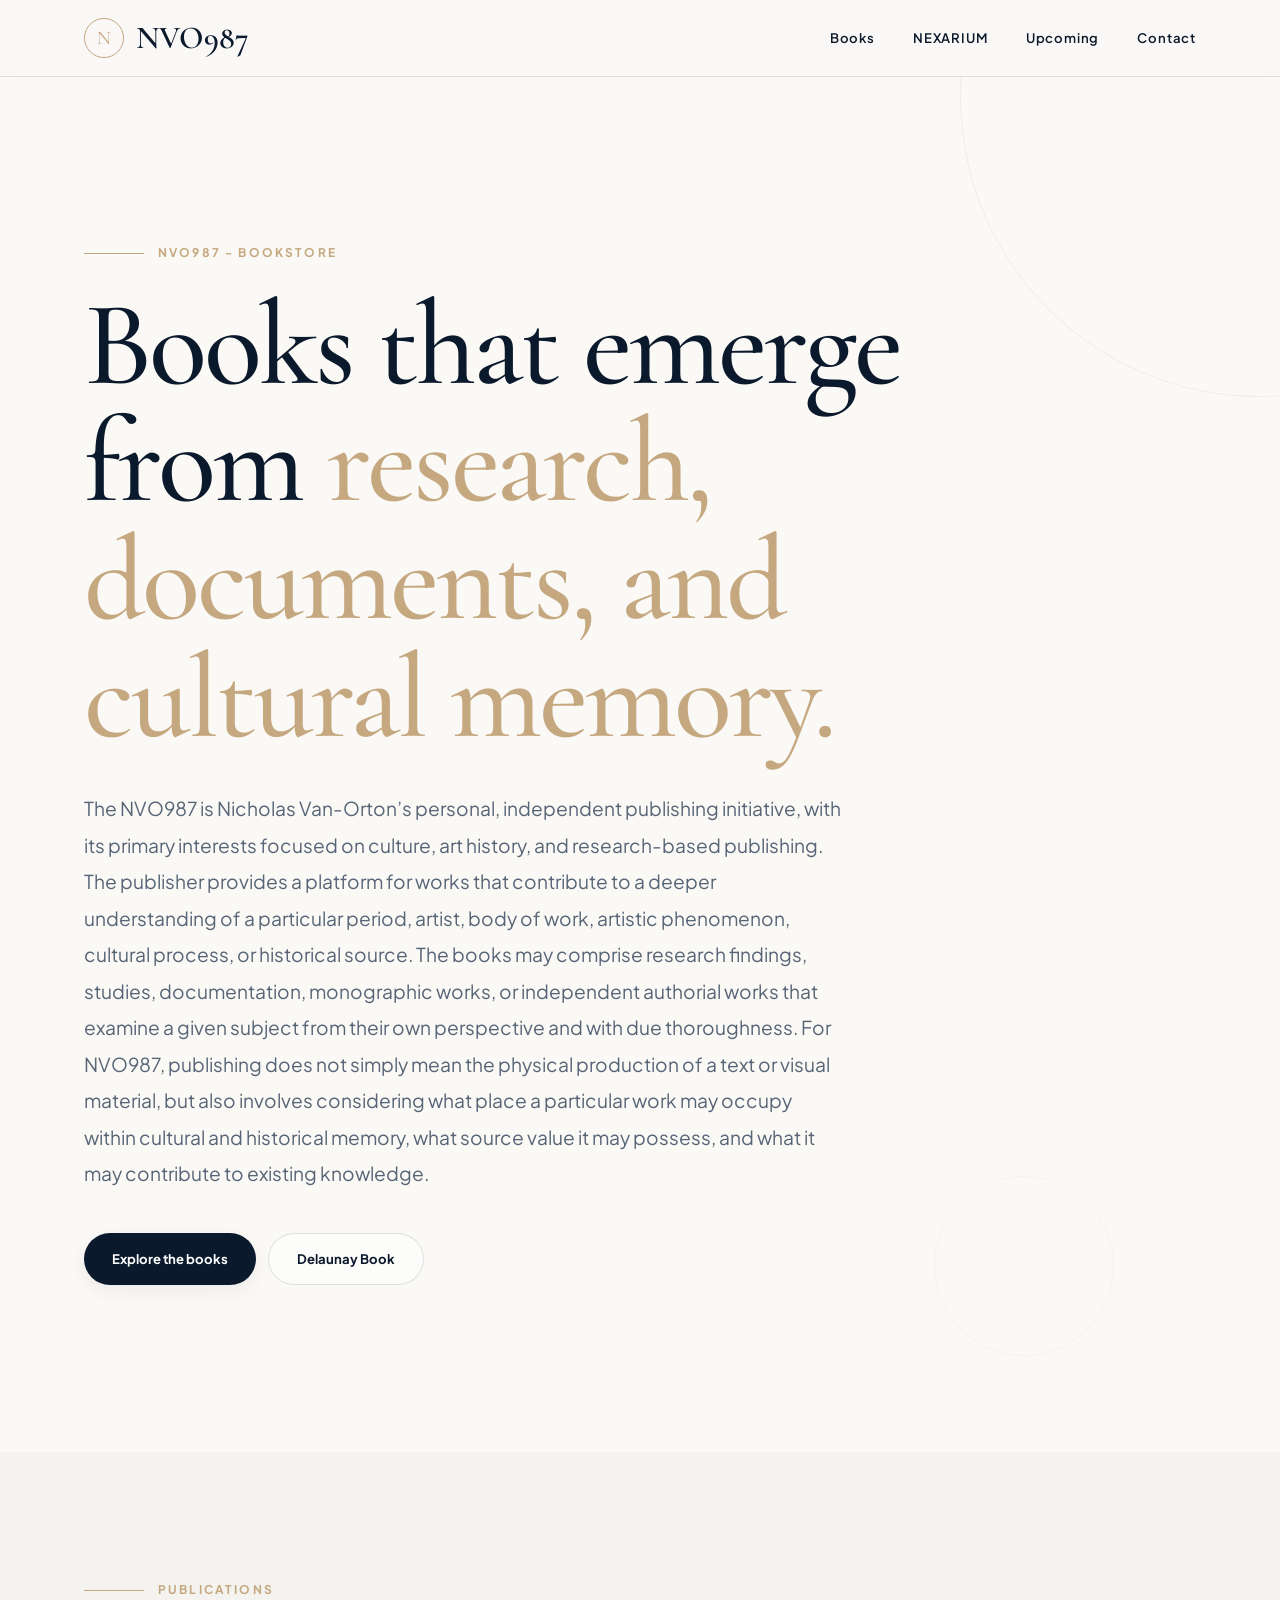
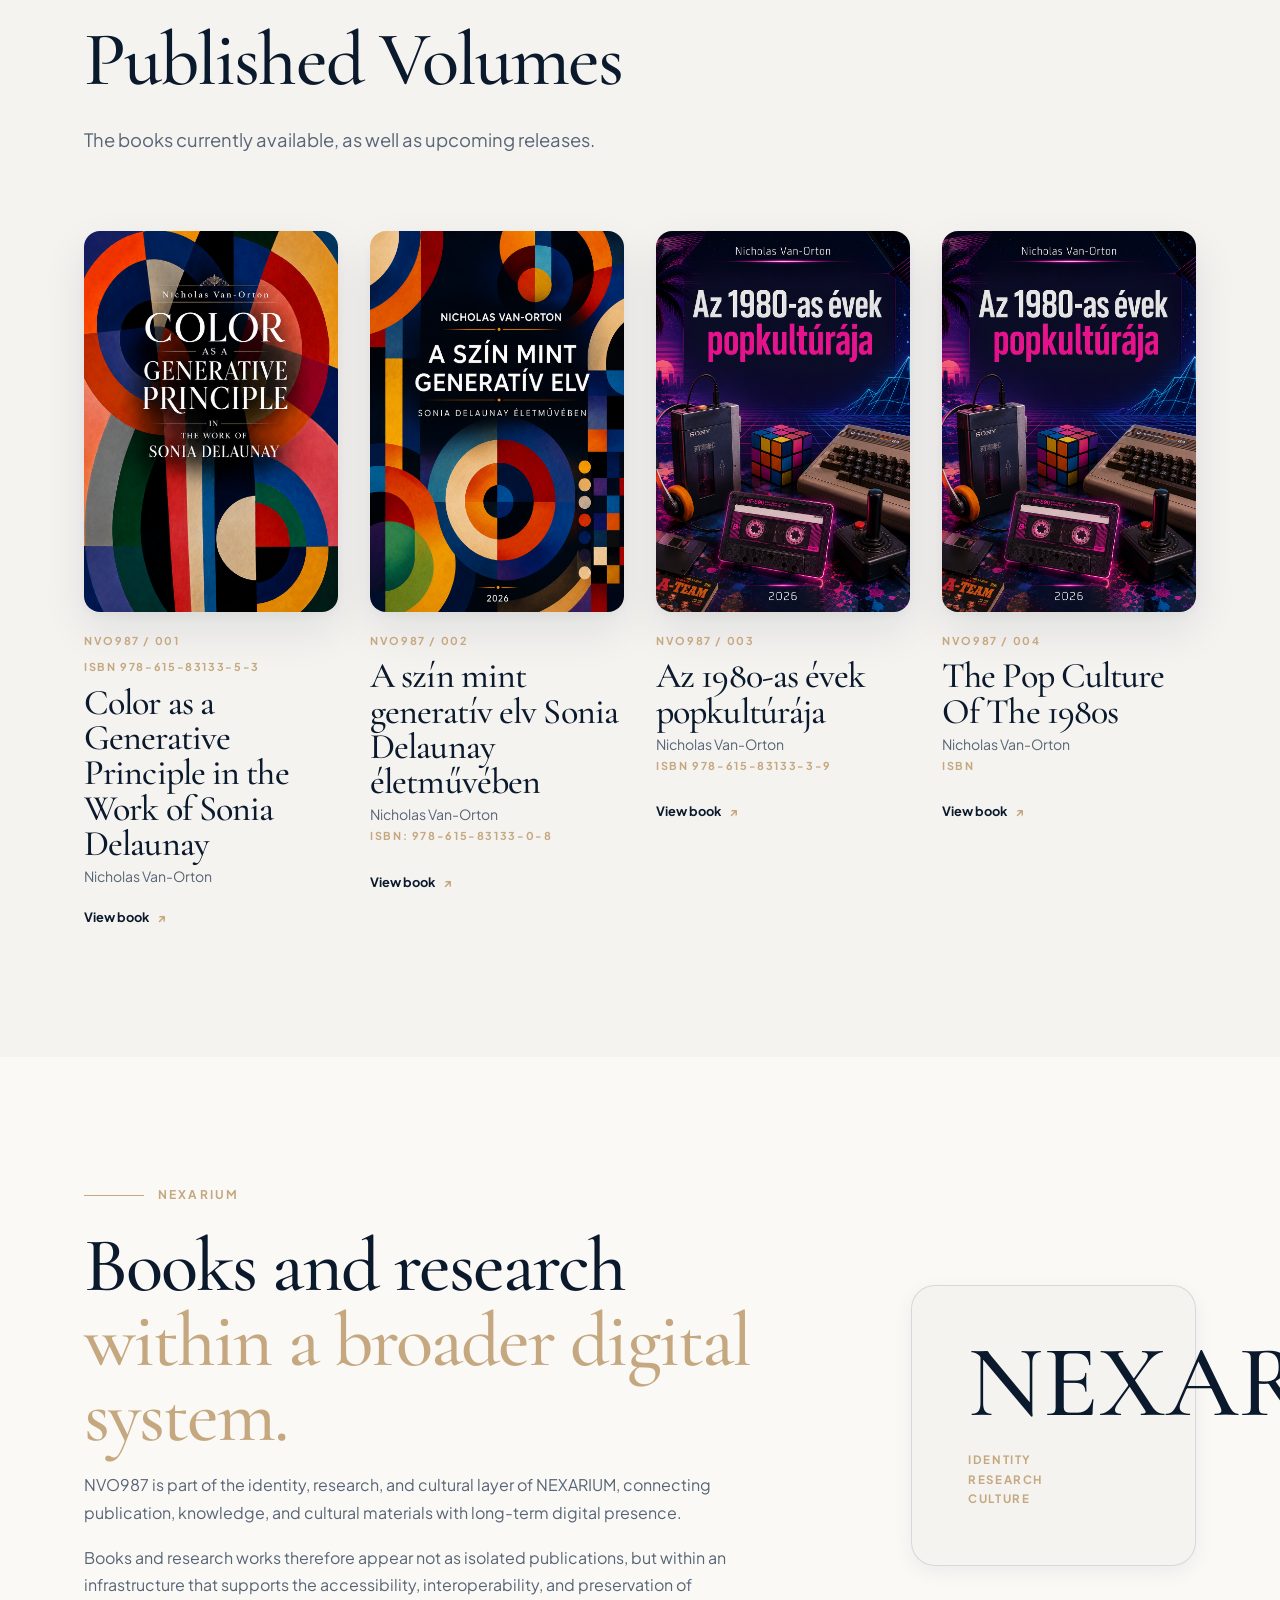
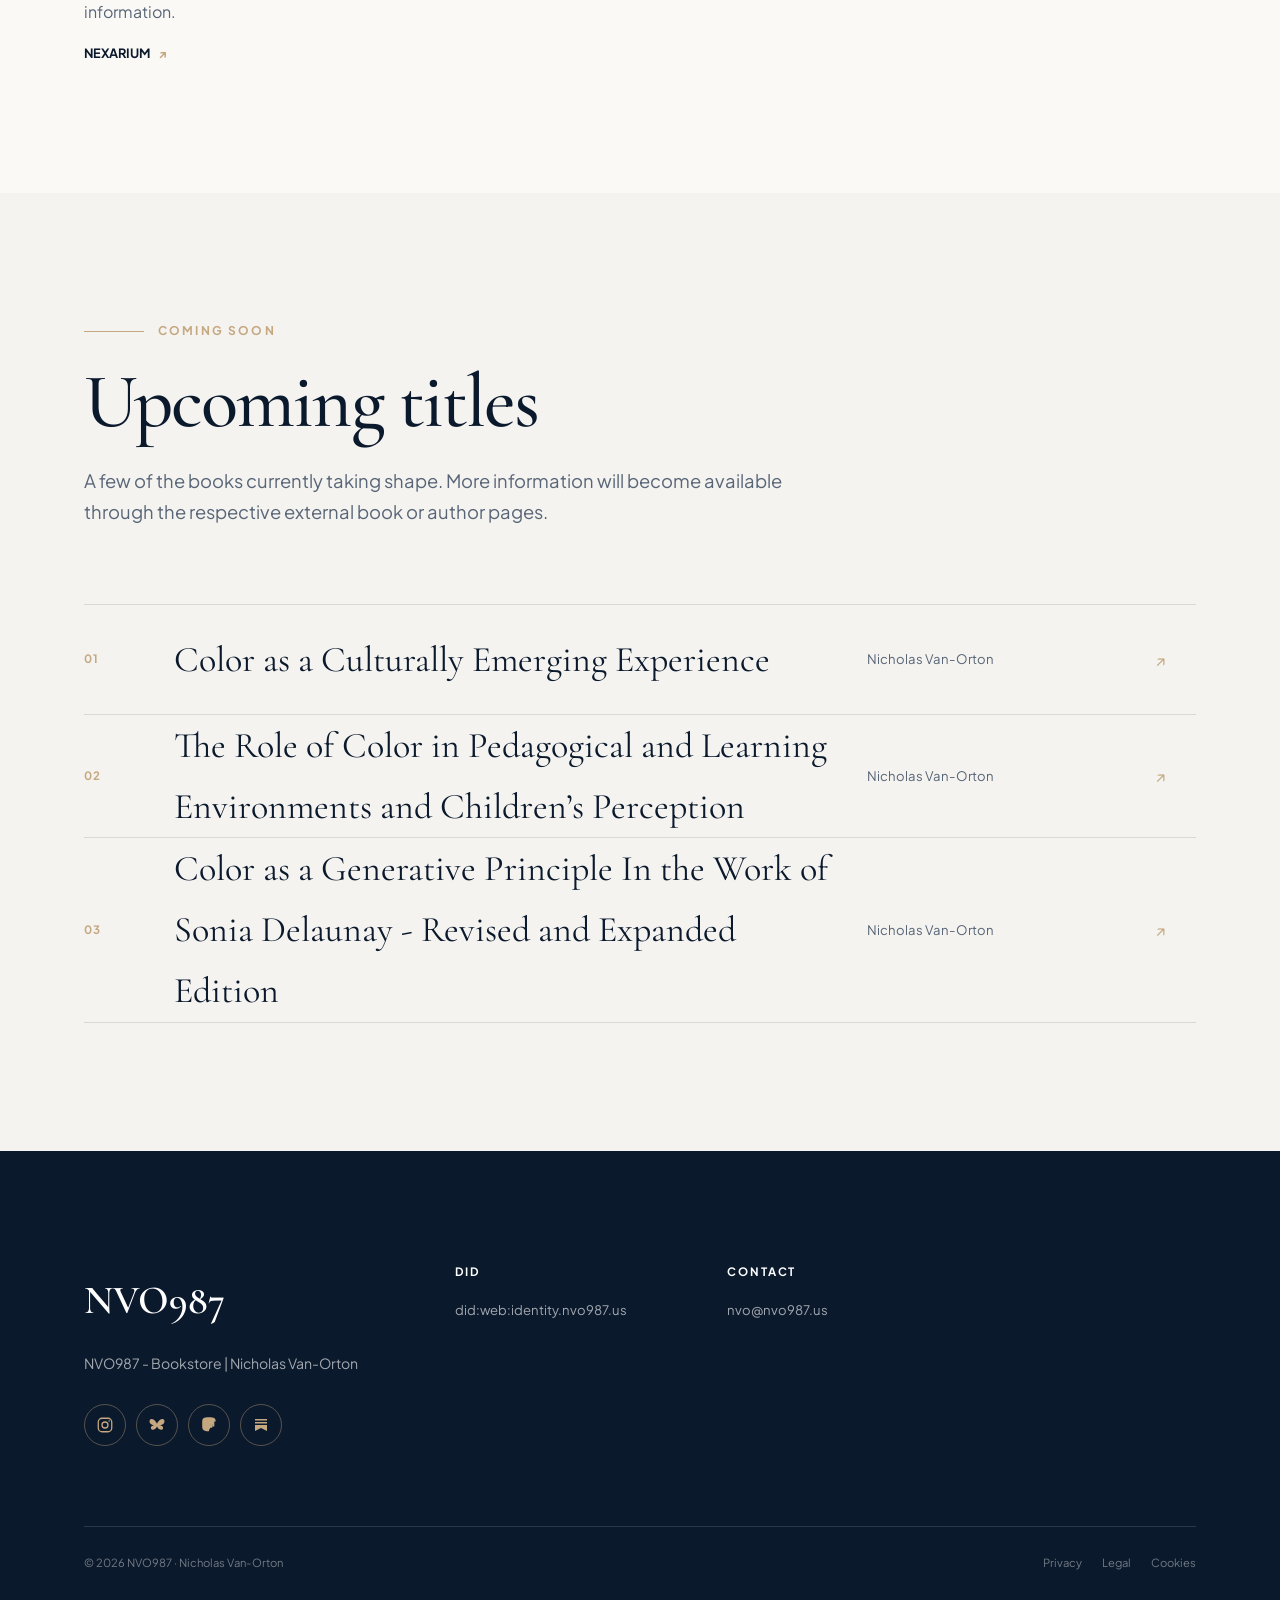
==== index.html @ d9fdf7d1 "Add ISBN meta information to book card" ====
<!DOCTYPE html>
<html lang="en">
<head>
    <meta charset="UTF-8">
    <meta name="viewport" content="width=device-width, initial-scale=1.0">
    <title>NVO987 — Bookstore — Nicholas Van-Orton</title>
    <meta name="description" content="NVO987 is a multidisciplinary artistic and cultural initiative exploring the intersections of visual culture and art history.NVO987 is the independent publishing imprint of Nicholas Van-Orton, publishing research-based books and publications focused on art, culture, history, documentation, and cultural memory.">
    <meta name="author" content="Nicholas Van-Orton">
    <meta name="publisher" content="NVO987">
    <meta name="copyright" content="© 2026 NVO987 — Nicholas Van-Orton">
    <meta name="robots" content="index, follow, max-image-preview:large, max-snippet:-1, max-video-preview:-1">
    <meta name="googlebot" content="index, follow">
    <meta name="referrer" content="strict-origin-when-cross-origin">

    <meta property="og:type" content="website">
    <meta property="og:title" content="NVO987 — Bookstore — Nicholas Van-Orton">
    <meta property="og:description" content="NVO987 is the independent publishing imprint of Nicholas Van-Orton, publishing research-based books and publications focused on art, culture, history, documentation, and cultural memory.">
    <meta property="og:site_name" content="NVO987">
    <meta property="og:locale" content="en_US">
    <meta property="og:image" content="images/og-image.jpg">
    <meta property="og:image:alt" content="NVO987 — Independent Publishing">

    <meta name="twitter:card" content="summary_large_image">
    <meta name="twitter:title" content="NVO987 — Bookstore — Nicholas Van-Orton">
    <meta name="twitter:description" content="NVO987 is the independent publishing imprint of Nicholas Van-Orton.">
    <meta name="twitter:image" content="images/og-image.jpg">
    <meta name="twitter:image:alt" content="NVO987 — Independent Publishing">

    <meta name="theme-color" content="#ffffff">
    <meta name="color-scheme" content="light">

    <link rel="canonical" href="https://books.nvo987.us">
    <link rel="stylesheet" href="styles.css">

    <link rel="apple-touch-icon" sizes="57x57" href="/apple-icon-57x57.png">
<link rel="apple-touch-icon" sizes="60x60" href="/apple-icon-60x60.png">
<link rel="apple-touch-icon" sizes="72x72" href="/apple-icon-72x72.png">
<link rel="apple-touch-icon" sizes="76x76" href="/apple-icon-76x76.png">
<link rel="apple-touch-icon" sizes="114x114" href="/apple-icon-114x114.png">
<link rel="apple-touch-icon" sizes="120x120" href="/apple-icon-120x120.png">
<link rel="apple-touch-icon" sizes="144x144" href="/apple-icon-144x144.png">
<link rel="apple-touch-icon" sizes="152x152" href="/apple-icon-152x152.png">
<link rel="apple-touch-icon" sizes="180x180" href="/apple-icon-180x180.png">
<link rel="icon" type="image/png" sizes="192x192"  href="/android-icon-192x192.png">
<link rel="icon" type="image/png" sizes="32x32" href="/favicon-32x32.png">
<link rel="icon" type="image/png" sizes="96x96" href="/favicon-96x96.png">
<link rel="icon" type="image/png" sizes="16x16" href="/favicon-16x16.png">
<link rel="manifest" href="/manifest.json">
<meta name="msapplication-TileColor" content="#ffffff">
<meta name="msapplication-TileImage" content="/ms-icon-144x144.png">
<meta name="theme-color" content="#ffffff">

    <!-- DID document -->
<link rel="alternate" type="application/did+json" href="https://identity.nvo987.us/.well-known/did.json">

<!-- DID domain linkage proof -->
<link rel="alternate" type="application/did+ld+json" href="https://identity.nvo987.us/.well-known/did-configuration.json">

<!-- Canonical DID -->
<meta name="did" content="did:web:identity.nvo987.us">

<!-- Identity authority -->
<link rel="me" href="https://identity.nvo987.us">

	<script type="application/ld+json">
{
  "@context": "https://schema.org",
  "@type": "Organization",
  "@id": "https://nvo987.fr/#organization",
  "name": "NVO987 – Culture Visuelle Moderne et Contemporaine",
  "url": "https://nvo987.fr/",
  "sameAs": [
    "https://www.wikidata.org/wiki/Q141086020",
    "https://www.openstreetmap.org/node/1409757849"
  ],
  "address": {
    "@type": "PostalAddress",
    "streetAddress": "44 Rue Pasquier",
    "postalCode": "75008",
    "addressLocality": "Paris",
    "addressCountry": "FR"
  },
  "geo": {
    "@type": "GeoCoordinates",
    "latitude": 48.8748353,
    "longitude": 2.3240104
  }
}
	</script>

    
    <script type="application/ld+json">
    {
      "@context": "https://schema.org",
      "@graph": [
        {
       "@type": "Person",
       "@id": "https://nvo987.us/#person",
       "name": "Nicholas Van-Orton",
       "jobTitle": "Independent researcher, founder of NVO987 Association",
       "url": "https://nvo987.us",
       "memberOf": {
       "@id": "https://nvo987.fr/#organization"
       },
       "identifier": {
       "@type": "PropertyValue",
       "propertyID": "DID Document",
        "value": "https://identity.nvo987.us/.well-known/did.json"
           }, 
            "sameAs": [
            "https://nexarium.us",
             "https://nvo987.us",
             "https://nvo987.eu",
             "https://nvo987.fr",
             "https://nvo987.ai.in",
             "https://did.ai.in",
             "https://kellycode.us",
             "https://identity.ai.in",
	         "https://nvo987.in",
             "https://web3.internet.in", 
             "https://delaunaybook.us", 
             "https://orcid.org/0009-0007-4628-1871",
	         "https://isni.org/isni/0000000529640885",
             "https://www.wikidata.org/wiki/Q137675227",
             "https://www.wikidata.org/wiki/Q140936124",
             "https://www.wikidata.org/wiki/Q140529224",
             "https://www.wikidata.org/wiki/Q140528834",
             "https://www.wikidata.org/wiki/Q137674546", 
             "https://meta.wikimedia.org/wiki/User:NVO987-ASSOCIATION",
	         "https://independent.academia.edu/nvo987",
	         "https://www.linkedin.com/in/nvo987/",
	         "https://profile.hcommons.org/members/nicholasvanorton/",
             "https://www.webofscience.com/wos/author/record/PDY-1682-2025",
             "https://www.researchgate.net/profile/Nicholas-Van-Orton",
             "https://www.lens.org/lens/profile/nicholas-van-orton/",
             "https://openalex.org/authors/A5120949417",
             "https://cv.hal.science/van-orton-nicholas",
             "https://scholar.google.com/citations?user=iRM-GNQAAAAJ&hl",
	         "https://app.ens.domains/nvo987.eth",
             "https://nvo987.eth.limo/",
	         "https://archive.org/details/@nicholas_van-orton",
             "https://bsky.app/profile/nvo987.us",
             "https://gravatar.com/nvo987",
             "https://europepmc.org/authors/0009-0007-4628-1871",
	         "https://github.com/nvo987-art-history",
	         "https://github.com/nvo987",
	          "https://x.com/nvo987",
      "https://instagram.com/nvo987/",
      "https://www.facebook.com/nvo987/",
      "https://www.threads.com/@nvo987",
      "https://www.tiktok.com/@nvo987",
      "https://www.snapchat.com/@art-nvo987",
      "https://mastodon.social/@nvo987",
      "https://mastodon.art/@nvo987",
      "https://pixelfed.social/nvo987",
      "https://misskey.art/@nvo987",
      "https://misskey.design/@nvo987",
      "https://smugcat.moe/@nvo987",
      "https://www.youtube.com/@nvo987-art-history",
      "https://nvo987.substack.com/",
      "https://pinterest.com/nvo987identity/",
      "https://open.spotify.com/user/uti1pape8u8fm5vcoxfq23hdo",
      "https://www.twitch.tv/nvo987/",
      "https://www.reddit.com/user/Grand_Service448/",
      "https://t.me/nvo987",
      "https://wa.me/36702674440", 
	   "https://gitlab.com/nvo987-art-history"
          ]
        },
        {
  "@type": "Organization",
  "@id": "https://nvo987.fr/#organization",
  "name": "NVO987 – Culture Visuelle Moderne et Contemporaine",
  "alternateName": [
    "NVO987 Association",
    "NVO987 – Culture Visuelle Moderne et Contemporaine"
  ],
  "url": "https://nvo987.fr",
  "foundingDate": "2026",
  "address": {
    "@type": "PostalAddress",
    "streetAddress": "44 Rue Pasquier",
    "postalCode": "75008",
    "addressLocality": "Paris",
    "addressCountry": "FR"
  },
  "founder": {
    "@id": "https://nvo987.us/#person"
  }
},
        {
      "@type": "Book",
      "@id": "https://delaunaybook.us/#book-hu-print",
      "name": "A szín mint generatív elv Sonia Delaunay életművében",
      "url": "https://delaunaybook.us",
      "inLanguage": "hu",
      "bookFormat": "https://schema.org/Paperback",
      "author": {
        "@id": "https://nvo987.us/#person"
      },
      "publisher": {
        "@id": "https://nvo987.fr/#organization"
      },
      "isbn": "978-615-83133-0-8",
      "identifier": {
        "@type": "PropertyValue",
        "propertyID": "DOI",
        "value": "10.17613/y22fc-g0f98"
      },
      "sameAs": [
        "https://doi.org/10.17613/y22fc-g0f98"
      ]
    },

    {
      "@type": "Book",
      "@id": "https://delaunaybook.us/#book-hu-pdf",
      "name": "A szín mint generatív elv Sonia Delaunay életművében (PDF)",
      "url": "https://delaunaybook.us",
      "inLanguage": "hu",
      "bookFormat": "https://schema.org/EBook",
      "author": {
        "@id": "https://nvo987.us/#person"
      },
      "publisher": {
        "@id": "https://nvo987.fr/#organization"
      },
      "isbn": "978-615-83133-1-5",
      "isPartOf": {
        "@id": "https://delaunaybook.us/#book-hu-print"
      }
    },

    {
      "@type": "Book",
      "@id": "https://delaunaybook.us/#book-hu-epub",
      "name": "A szín mint generatív elv Sonia Delaunay életművében (EPUB)",
      "url": "https://delaunaybook.us",
      "inLanguage": "hu",
      "bookFormat": "https://schema.org/EBook",
      "author": {
        "@id": "https://nvo987.us/#person"
      },
      "publisher": {
        "@id": "https://nvo987.fr/#organization"
      },
      "isbn": "978-615-83133-2-2",
      "isPartOf": {
        "@id": "https://delaunaybook.us/#book-hu-print"
      }
    },
    {
      "@type": "Book",
      "@id": "https://delaunaybook.us/#book-en-print",
      "name": "Color as a Generative Principle in the Work of Sonia Delaunay",
      "url": "https://delaunaybook.us",
      "inLanguage": "en",
      "bookFormat": "https://schema.org/Paperback",
      "author": {
        "@id": "https://nvo987.us/#person"
      },
      "publisher": {
        "@id": "https://nvo987.fr/#organization"
      },
      "isbn": "978-615-83133-5-3",
      "identifier": {
        "@type": "PropertyValue",
        "propertyID": "DOI",
        "value": "10.17613/802rd-bjr69"
      },
      "sameAs": [
        "https://doi.org/10.17613/802rd-bjr69"
      ]
    },
    {
      "@type": "Book",
      "@id": "https://delaunaybook.us/#book-en-epub",
      "name": "Color as a Generative Principle in the Work of Sonia Delaunay (EPUB)",
      "url": "https://delaunaybook.us",
      "inLanguage": "en",
      "bookFormat": "https://schema.org/EBook",
      "author": {
        "@id": "https://nvo987.us/#person"
      },
      "publisher": {
        "@id": "https://nvo987.fr/#organization"
      },
      "isbn": "978-615-83133-6-0",
      "isPartOf": {
        "@id": "https://delaunaybook.us/#book-en-print"
      }
    },
    {
      "@type": "Book",
      "@id": "https://delaunaybook.us/#book-en-pdf",
      "name": "Color as a Generative Principle in the Work of Sonia Delaunay (PDF)",
      "url": "https://delaunaybook.us",
      "inLanguage": "en",
      "bookFormat": "https://schema.org/EBook",
      "author": {
        "@id": "https://nvo987.us/#person"
      },
      "publisher": {
        "@id": "https://nvo987.fr/#organization"
      },
      "isbn": "9786150260921",
      "isPartOf": {
        "@id": "https://delaunaybook.us/#book-en-print"
      }
    },
    {
      "@type": "Book",
      "@id": "https://doi.org/10.17613/y22fc-g0f98",
      "name": "A szín mint generatív elv Sonia Delaunay életművében",
      "url": "https://doi.org/10.17613/y22fc-g0f98",
      "author": {
        "@id": "https://nvo987.us/#person"
      },
      "inLanguage": "hu",
      "identifier": {
        "@type": "PropertyValue",
        "propertyID": "DOI",
        "value": "10.17613/y22fc-g0f98"
      }
    },
    {
      "@type": "Book",
      "@id": "https://doi.org/10.17613/802rd-bjr69",
      "name": "Color as a Generative Principle in the Work of Sonia Delaunay",
      "url": "https://doi.org/10.17613/802rd-bjr69",
      "author": {
        "@id": "https://nvo987.us/#person"
      },
      "inLanguage": "en",
      "identifier": {
        "@type": "PropertyValue",
        "propertyID": "DOI",
        "value": "10.17613/802rd-bjr69"
      }
    },
    {
      "@type": "ScholarlyArticle",
      "@id": "https://doi.org/10.2139/ssrn.6007654",
      "name": "Color as a Generative Principle in the Work of Sonia Delaunay",
      "headline": "Color as a Generative Principle in the Work of Sonia Delaunay",
      "image": "https://delaunaybook.us/images/image.png",
      "url": "https://doi.org/10.2139/ssrn.6007654",
      "author": {
        "@id": "https://nvo987.us/#person"
      },
      "inLanguage": "en",
      "isBasedOn": {
        "@id": "https://delaunaybook.us/#book-en-print"
      },
      "identifier": {
        "@type": "PropertyValue",
        "propertyID": "DOI",
        "value": "10.2139/ssrn.6007654"
      },
      "sameAs": [
        "https://doi.org/10.2139/ssrn.6007654"
      ]
    },
    {
      "@type": "ScholarlyArticle",
      "@id": "https://doi.org/10.2139/ssrn.6131506",
      "name": "Interdisciplinary Foundation Edition",
      "headline": "Interdisciplinary Foundation Edition",
      "image": "https://delaunaybook.us/images/image.png",
      "url": "https://doi.org/10.2139/ssrn.6131506",
      "author": {
        "@id": "https://nvo987.us/#person"
      },
      "inLanguage": "en",
      "isBasedOn": {
        "@id": "https://delaunaybook.us/#book-en-print"
      },
      "identifier": {
        "@type": "PropertyValue",
        "propertyID": "DOI",
        "value": "10.2139/ssrn.6131506"
      },
      "sameAs": [
        "https://doi.org/10.2139/ssrn.6131506"
      ]
    },
    {
      "@type": "CreativeWork",
      "@id": "https://archive.org/details/v-9-1-color-as-a-generative-principle-in-the-work-of-sonia-delaunay",
      "name": "V.9.1 — Color as a Generative Principle in the Work of Sonia Delaunay",
      "url": "https://archive.org/details/v-9-1-color-as-a-generative-principle-in-the-work-of-sonia-delaunay",
      "author": {
        "@id": "https://nvo987.us/#person"
      },
      "about": {
        "@type": "Person",
        "name": "Sonia Delaunay"
      },
      "isBasedOn": {
        "@id": "https://delaunaybook.us/#book-en"
      }
    }
  ]
}
    </script>
    
</head>

<body>

    <input class="menu-toggle" type="checkbox" id="menu-toggle">

    <header class="site-header">
        <nav class="navigation" aria-label="Main navigation">
            <div class="container navigation__inner">

                <a class="brand" href="#top" aria-label="NVO987 home">
                    <span class="brand__mark" aria-hidden="true">N</span>
                    <span class="brand__name">NVO987</span>
                </a>

                <label class="menu-button" for="menu-toggle">
                    <span class="visually-hidden">Toggle navigation</span>
                    <span aria-hidden="true"></span>
                    <span aria-hidden="true"></span>
                    <span aria-hidden="true"></span>
                </label>

                <div class="navigation__menu">
                    <a href="#books">Books</a>
                    <a href="#about">NEXARIUM</a>
                    <a href="#upcoming">Upcoming</a>
                    <a href="#contact">Contact</a>
                </div>

            </div>
        </nav>
    </header>

    <main id="top">

        <section class="hero">
            <div class="container">
                <div class="hero__content">

                    <p class="eyebrow">NVO987 - Bookstore</p>

                    <h1>
                        Books that emerge from
                        <em>research, documents, and cultural memory.</em>
                    </h1>

                    <p class="hero__intro">
                        The NVO987 is Nicholas Van-Orton’s personal, independent publishing initiative, with its primary interests focused on culture, art history, and research-based publishing. The publisher provides a platform for works that contribute to a deeper understanding of a particular period, artist, body of work, artistic phenomenon, cultural process, or historical source. The books may comprise research findings, studies, documentation, monographic works, or independent authorial works that examine a given subject from their own perspective and with due thoroughness. For NVO987, publishing does not simply mean the physical production of a text or visual material, but also involves considering what place a particular work may occupy within cultural and historical memory, what source value it may possess, and what it may contribute to existing knowledge.
                    </p>

                    <div class="hero__actions">
                        <a class="button button--primary" href="#books">
                            Explore the books
                        </a>

                        <a class="button button--quiet" href="https://delaunaybook.us" target="_blank" rel="noopener noreferrer">
                           Delaunay Book
						</a>
                    </div>

                </div>
            </div>
        </section>

        <section class="section section--soft" id="books">
            <div class="container">

                <header class="section-header">
                <p class="eyebrow">Publications</p>

                <h2>Published Volumes</h2>

                <p>
                The books currently available, as well as upcoming releases.
                </p>
                </header> 

                <div class="books-grid">

                    <article class="book-card">
                        <a class="book-card__cover" href="BOOK-LINK-01" target="_blank" rel="noopener noreferrer">
                            <img src="images/book-01.jpg" alt="Color as a Generative Principle in the Work of Sonia Delaunay book cover" loading="lazy">
                        </a>

                        <p class="book-card__meta">NVO987 / 001</p>
						<p class="book-card__meta">ISBN 978-615-83133-5-3</p>

                        <h3>Color as a Generative Principle in the Work of Sonia Delaunay</h3>

                        <p class="book-card__author">Nicholas Van-Orton </p>

                        <a class="text-link" href="https://www.lulu.com/shop/nicholas-van-orton/color-as-a-generative-principle-in-the-work-of-sonia-delaunay/hardcover/product-65kew6z.html?q=&page=1&pageSize=4" target="_blank" rel="noopener noreferrer">
                            View book <span aria-hidden="true">↗</span>
                        </a>
                    </article>

                    <article class="book-card">
                        <a class="book-card__cover" href="BOOK-LINK-02" target="_blank" rel="noopener noreferrer">
                            <img src="images/book-02.jpg" alt="[Book Title] book cover" loading="lazy">
                        </a>

                        <p class="book-card__meta">NVO987 / 002</p>

                        <h3>A szín mint generatív elv Sonia Delaunay életművében</h3>

                        <p class="book-card__author">Nicholas Van-Orton</p>
					    <p class="book-card__meta">ISBN: 978-615-83133-0-8</p>

                        <a class="text-link" href="https://www.lulu.com/shop/nicholas-van-orton/a-sz%C3%ADn-mint-generat%C3%ADv-elv-sonia-delaunay-%C3%A9letm%C5%B1v%C3%A9ben/hardcover/product-dy48pdv.html?page=1&pageSize=4" target="_blank" rel="noopener noreferrer">
                            View book <span aria-hidden="true">↗</span>
                        </a>
                    </article>

					<article class="book-card">
                        <a class="book-card__cover" href="BOOK-LINK-03" target="_blank" rel="noopener noreferrer">
                            <img src="images/book-03.jpg" alt="[Book Title] book cover" loading="lazy">
                        </a>

                        <p class="book-card__meta">NVO987 / 003</p>

                        <h3>Az 1980-as évek popkultúrája</h3>

                        <p class="book-card__author">Nicholas Van-Orton</p>
					    <p class="book-card__meta">ISBN 978-615-83133-3-9</p>

                        <a class="text-link" href="" target="_blank" rel="noopener noreferrer">
                            View book <span aria-hidden="true">↗</span>
                        </a>
					</article>
					
						<article class="book-card">
                        <a class="book-card__cover" href="BOOK-LINK-04" target="_blank" rel="noopener noreferrer">
                            <img src="images/book-03.jpg" alt="[Book Title] book cover" loading="lazy">
                        </a>

                        <p class="book-card__meta">NVO987 / 004</p>

                        <h3>The Pop Culture Of The 1980s</h3>

                        <p class="book-card__author">Nicholas Van-Orton</p>
					    <p class="book-card__meta">ISBN</p>

                        <a class="text-link" href="" target="_blank" rel="noopener noreferrer">
                            View book <span aria-hidden="true">↗</span>
                        </a>
					</article>


				</div>
            </div>
		</section>

        <section class="section" id="about">
    <div class="container">

        <div class="about">

            <div class="about__content">

                <p class="eyebrow">NEXARIUM</p>

                <h2>
                    Books and research
                    <em>within a broader digital system.</em>
                </h2>

                <p>
                    NVO987 is part of the identity, research, and cultural layer of NEXARIUM, connecting publication, knowledge, and cultural materials with long-term digital presence.
                </p>

                <p>
                    Books and research works therefore appear not as isolated publications, but within an infrastructure that supports the accessibility, interoperability, and preservation of information.
                </p>

                <a class="text-link" href="https://nexarium.us/" target="_blank" rel="noopener noreferrer">
                    NEXARIUM <span aria-hidden="true">↗</span>
                </a>

            </div>

            <aside class="about__aside">
                <strong>NEXARIUM</strong>

                <p>
                    Identity<br>
                    Research<br>
                    Culture
                </p>
            </aside>

        </div>

    </div>
			
</section>

        <section class="section section--soft" id="upcoming">
            <div class="container">

                <header class="section-header">
                    <p class="eyebrow">Coming Soon</p>

                    <h2>Upcoming titles</h2>

                    <p>
                        A few of the books currently taking shape.
                        More information will become available through
                        the respective external book or author pages.
                    </p>
                </header>

                <div class="upcoming-list">

                    <a class="upcoming-item" href="UPCOMING-LINK-01" target="_blank" rel="noopener noreferrer">
                        <span class="upcoming-item__number">01</span>
                        <span class="upcoming-item__title">Color as a Culturally Emerging Experience</span>
                        <span class="upcoming-item__author">Nicholas Van-Orton</span>
                        <span class="upcoming-item__arrow" aria-hidden="true">↗</span>
                    </a>

                    <a class="upcoming-item" href="UPCOMING-LINK-02" target="_blank" rel="noopener noreferrer">
                        <span class="upcoming-item__number">02</span>
                        <span class="upcoming-item__title">The Role of Color in Pedagogical and Learning Environments and Children’s Perception</span>
                        <span class="upcoming-item__author">Nicholas Van-Orton</span>
                        <span class="upcoming-item__arrow" aria-hidden="true">↗</span>
                    </a>

                    <a class="upcoming-item" href="UPCOMING-LINK-03" target="_blank" rel="noopener noreferrer">
                        <span class="upcoming-item__number">03</span>
                        <span class="upcoming-item__title">Color as a Generative Principle In the Work of Sonia Delaunay - Revised and Expanded Edition</span>
                        <span class="upcoming-item__author">Nicholas Van-Orton</span>
                        <span class="upcoming-item__arrow" aria-hidden="true">↗</span>
                    </a>

                </div>

            </div>
        </section>

    </main>

    <footer class="site-footer" id="contact">
        <div class="container">

            <div class="footer-grid">

                <div class="footer-brand">
                    <p class="footer-brand__name">NVO987</p>

                    <p class="footer-brand__description">
						NVO987 - Bookstore | Nicholas Van-Orton 
                    </p>

					<nav class="social-links" aria-label="Social media">

    <!-- Instagram -->
    <a
        class="social-link"
        href="https://www.instagram.com/nvo987/"
        target="_blank"
        rel="noopener noreferrer"
        aria-label="Instagram"
    >
        <svg viewBox="0 0 24 24" aria-hidden="true">
            <rect x="3" y="3" width="18" height="18" rx="5"></rect>
            <circle cx="12" cy="12" r="4"></circle>
            <circle cx="17.5" cy="6.5" r="1" class="icon-fill"></circle>
        </svg>
    </a>

    <!-- Bluesky -->
    <a
        class="social-link"
        href="https://bsky.app/profile/nvo987.us"
        target="_blank"
        rel="noopener noreferrer"
        aria-label="Bluesky"
    >
        <svg viewBox="0 0 24 24" aria-hidden="true">
            <path
                d="M12 10.2C10.9 8.1 8.1 4 5.1 4C2.2 4 1.7 6.5 2.2 8.4c.6 2.3 3.3 3.7 5.8 4.3-2.4.3-4.6 1.2-4.1 3.5.5 2.2 3 2.5 4.8 1.5 1.5-.8 2.6-2.2 3.3-3.8.7 1.6 1.8 3 3.3 3.8 1.8 1 4.3.7 4.8-1.5.5-2.3-1.7-3.2-4.1-3.5 2.5-.6 5.2-2 5.8-4.3.5-1.9 0-4.4-2.9-4.4-3 0-5.8 4.1-6.9 6.2Z"
                class="icon-fill"
            ></path>
        </svg>
    </a>

    <!-- Mastodon -->
    <a
        class="social-link"
        href="https://mastodon.social/@nvo987"
        target="_blank"
        rel="noopener noreferrer"
        aria-label="Mastodon"
    >
        <svg viewBox="0 0 24 24" aria-hidden="true">
            <path
                d="M21 7.2c0-3.1-2.1-4.5-2.1-4.5C17.8 2 15.5 1.5 12 1.5h-.1c-3.5 0-5.8.5-6.9 1.2 0 0-2.1 1.4-2.1 4.5v6.1c0 3.6.7 5.8 4.3 6.7 1.6.4 3.1.5 4.8.3l.1-2.2c-1.6.5-3.4.3-4.2-.5-.2-.2-.4-.7-.4-1.2v-.6h8.9v-1.2c0-4.4-.1-8.8-.1-8.8h-2.6v5.5h-3.5V5.8H7.6v5.5h3.5v3.2h-4v1.2c0 .9.1 1.7.5 2.2.9 1.2 3.1 1.5 4.4.6 1.1-.7 1.5-2 1.5-3.6V11.3c0-1.2.4-2 1.5-2 1.1 0 1.5.8 1.5 2v2.6h2.6V7.2Z"
                class="icon-fill"
            ></path>
        </svg>
    </a>

    <!-- Substack -->
    <a
        class="social-link"
        href="https://nvo987.substack.com/"
        target="_blank"
        rel="noopener noreferrer"
        aria-label="Substack"
    >
        <svg viewBox="0 0 24 24" aria-hidden="true">
            <path
                d="M4 4h16v2H4V4Zm0 4h16v2H4V8Zm0 4h16v8l-8-4-8 4v-8Z"
                class="icon-fill"
            ></path>
        </svg>
    </a>

					</nav>
                </div>

                <div class="footer-column">
                    <h2>DID</h2>
                    <a href="httos://identity.nvo987.us">did:web:identity.nvo987.us</a>
                </div>

                <div class="footer-column">
                    <h2>Contact</h2>
                    <a href="mailto:nvo@nvo987.us">nvo@nvo987.us</a>
                </div>

            </div>

            <div class="footer-bottom">

                <span>
                    © 2026 NVO987 · Nicholas Van-Orton
                </span>

                <nav class="footer-bottom__links" aria-label="Legal navigation">
                    <a href="https://valoriax.nvo987.fr/">Privacy</a>
                    <a href="https://valoriax.nvo987.fr/">Legal</a>
                    <a href="https://valoriax.nvo987.fr/">Cookies</a>
                </nav>

            </div>

        </div>
    </footer>

</body>
                                                                                    </html>
---- styles.css ----
@import url("https://fonts.googleapis.com/css2?family=Cormorant+Garamond:wght@400;500;600;700&family=Plus+Jakarta+Sans:wght@400;500;600;700&display=swap");


/* ==========================================================
   DESIGN TOKENS
   ========================================================== */

:root {
    --ivory: #FAF9F6;
    --silk: #F4F3F0;
    --white: #FFFFFF;

    --navy: #0B192C;
    --navy-soft: #16263B;

    --gold: #C5A880;
    --gold-light: #D9C5A8;

    --text: #0B192C;
    --text-soft: #586576;

    --line: rgba(11, 25, 44, 0.12);
    --line-light: rgba(255, 255, 255, 0.14);

    --container: 1240px;

    --radius: 16px;
    --radius-large: 24px;

    --shadow-small:
        0 6px 20px rgba(11, 25, 44, 0.06);

    --shadow-medium:
        0 18px 45px rgba(11, 25, 44, 0.09),
        0 4px 12px rgba(11, 25, 44, 0.04);

    --shadow-large:
        0 28px 70px rgba(11, 25, 44, 0.12),
        0 6px 20px rgba(11, 25, 44, 0.05);

    --ease:
        cubic-bezier(0.16, 1, 0.3, 1);
}


/* ==========================================================
   RESET
   ========================================================== */

*,
*::before,
*::after {
    box-sizing: border-box;
}

html {
    scroll-behavior: smooth;
    scroll-padding-top: 90px;
}

body {
    min-width: 320px;
    margin: 0;
    overflow-x: hidden;

    background: var(--ivory);
    color: var(--text);

    font-family:
        "Plus Jakarta Sans",
        Arial,
        sans-serif;

    font-size: 16px;
    line-height: 1.7;

    -webkit-font-smoothing: antialiased;
    text-rendering: optimizeLegibility;
}

img {
    display: block;
    width: 100%;
    max-width: 100%;
}

a {
    color: inherit;
}

button,
input,
textarea,
select {
    font: inherit;
}

h1,
h2,
h3,
p {
    margin: 0;
}

h1,
h2,
h3 {
    font-family:
        "Cormorant Garamond",
        Georgia,
        serif;

    font-weight: 500;
    line-height: 0.98;
    letter-spacing: -0.025em;
}

em {
    color: var(--gold);
    font-style: normal;
}


/* ==========================================================
   ACCESSIBILITY
   ========================================================== */

.visually-hidden {
    position: absolute;

    width: 1px;
    height: 1px;

    padding: 0;
    margin: -1px;

    overflow: hidden;

    clip: rect(0, 0, 0, 0);
    clip-path: inset(50%);

    white-space: nowrap;

    border: 0;
}


/* ==========================================================
   LAYOUT
   ========================================================== */

.container {
    width: 100%;
    max-width: var(--container);

    margin-inline: auto;

    padding-inline:
        clamp(20px, 5vw, 64px);
}


/* ==========================================================
   CSS-ONLY MENU STATE
   ========================================================== */

.menu-toggle {
    position: absolute;

    width: 1px;
    height: 1px;

    padding: 0;
    margin: -1px;

    overflow: hidden;

    clip: rect(0, 0, 0, 0);
    clip-path: inset(50%);

    white-space: nowrap;

    border: 0;
}


/* ==========================================================
   HEADER
   ========================================================== */

.site-header {
    position: relative;
    z-index: 1000;
}

.navigation {
    position: sticky;
    top: 0;

    border-bottom: 1px solid var(--line);

    background:
        rgba(250, 249, 246, 0.86);

    backdrop-filter: blur(12px);
    -webkit-backdrop-filter: blur(12px);
}

.navigation__inner {
    min-height: 76px;

    display: flex;
    align-items: center;
    justify-content: space-between;

    gap: 24px;
}


/* ==========================================================
   BRAND
   ========================================================== */

.brand {
    display: inline-flex;
    align-items: center;

    gap: 12px;

    color: var(--navy);

    text-decoration: none;
    white-space: nowrap;
}

.brand__mark {
    width: 40px;
    height: 40px;

    display: grid;
    place-items: center;

    border: 1px solid var(--gold);
    border-radius: 50%;

    color: var(--gold);

    font-family:
        "Cormorant Garamond",
        Georgia,
        serif;

    font-size: 1.2rem;
}

.brand__name {
    font-family:
        "Cormorant Garamond",
        Georgia,
        serif;

    font-size: 2rem;
    font-weight: 600;
}


/* ==========================================================
   DESKTOP NAVIGATION
   ========================================================== */

.navigation__menu {
    display: flex;
    align-items: center;

    gap:
        clamp(22px, 3vw, 44px);
}

.navigation__menu a {
    position: relative;

    padding-block: 8px;

    color: var(--navy);

    text-decoration: none;

    font-size: 0.82rem;
    font-weight: 600;

    letter-spacing: 0.06em;

    transition:
        color 0.3s ease;
}

.navigation__menu a::after {
    content: "";

    position: absolute;

    right: 0;
    bottom: 0;
    left: 0;

    height: 1px;

    background: var(--gold);

    transform:
        scaleX(0);

    transform-origin: right;

    transition:
        transform 0.4s var(--ease);
}

.navigation__menu a:hover {
    color: var(--gold);
}

.navigation__menu a:hover::after {
    transform: scaleX(1);
    transform-origin: left;
}


/* ==========================================================
   MOBILE MENU BUTTON
   ========================================================== */

.menu-button {
    display: none;

    width: 48px;
    height: 48px;

    align-items: center;
    justify-content: center;

    flex-direction: column;

    gap: 5px;

    border: 1px solid var(--line);
    border-radius: 14px;

    background:
        rgba(255, 255, 255, 0.65);

    cursor: pointer;

    -webkit-tap-highlight-color: transparent;
}

.menu-button > span:not(.visually-hidden) {
    display: block;

    width: 22px;
    height: 1.5px;

    background: var(--navy);

    transform-origin: center;

    transition:
        transform 0.4s var(--ease),
        opacity 0.25s ease;
}


/* ==========================================================
   HERO
   ========================================================== */

.hero {
    position: relative;

    min-height:
        calc(100vh - 76px);

    display: flex;
    align-items: center;

    padding-block:
        clamp(90px, 13vw, 170px);

    overflow: hidden;
}

.hero::before {
    content: "";

    position: absolute;

    top: -280px;
    right: -280px;

    width: 600px;
    height: 600px;

    border:
        1px solid
        rgba(197, 168, 128, 0.16);

    border-radius: 50%;

    pointer-events: none;
}

.hero::after {
    content: "";

    position: absolute;

    right: 13%;
    bottom: 7%;

    width: 180px;
    height: 180px;

    border:
        1px solid
        rgba(197, 168, 128, 0.08);

    border-radius: 50%;

    pointer-events: none;
}

.hero__content {
    position: relative;
    z-index: 1;

    max-width: 1080px;

    animation:
        fade-in-up 0.9s var(--ease) both;
}

.eyebrow {
    display: flex;
    align-items: center;

    gap: 14px;

    margin-bottom: 22px;

    color: var(--gold);

    font-size: 0.75rem;
    font-weight: 700;

    letter-spacing: 0.18em;
    text-transform: uppercase;
}

.eyebrow::before {
    content: "";

    width: 60px;
    height: 1px;

    flex: 0 0 auto;

    background: var(--gold);
}

.hero h1 {
    max-width: 1000px;

    font-size:
        clamp(3.2rem, 10vw, 7.5rem);
}

.hero__intro {
    max-width: 760px;

    margin-top: 34px;

    color: var(--text-soft);

    font-size:
        clamp(1rem, 1.8vw, 1.2rem);

    line-height: 1.9;
}

.hero__actions {
    display: flex;
    flex-wrap: wrap;

    gap: 12px;

    margin-top: 42px;
}


/* ==========================================================
   BUTTONS
   ========================================================== */

.button {
    min-height: 52px;

    display: inline-flex;
    align-items: center;
    justify-content: center;

    padding-inline: 28px;

    border-radius: 999px;

    text-decoration: none;

    font-size: 0.82rem;
    font-weight: 700;

    transition:
        transform 0.4s var(--ease),
        background 0.4s var(--ease),
        color 0.4s var(--ease),
        border-color 0.4s var(--ease),
        box-shadow 0.4s var(--ease);
}

.button:hover {
    transform: translateY(-3px);
}

.button--primary {
    background: var(--navy);
    color: var(--white);

    box-shadow: var(--shadow-small);
}

.button--primary:hover {
    background: var(--navy-soft);

    box-shadow: var(--shadow-medium);
}

.button--quiet {
    border: 1px solid var(--line);

    background:
        rgba(255, 255, 255, 0.45);

    color: var(--navy);
}

.button--quiet:hover {
    border-color: var(--gold);
    background: var(--white);
}


/* ==========================================================
   SECTIONS
   ========================================================== */

.section {
    padding-block:
        clamp(80px, 10vw, 150px);
}

.section--soft {
    background: var(--silk);
}

.section-header {
    max-width: 820px;

    margin-bottom:
        clamp(42px, 6vw, 76px);
}

.section-header h2 {
    font-size:
        clamp(2.7rem, 6vw, 5.2rem);
}

.section-header > p:last-child {
    max-width: 720px;

    margin-top: 26px;

    color: var(--text-soft);

    font-size:
        clamp(1rem, 1.7vw, 1.15rem);
}


/* ==========================================================
   BOOK GRID
   ========================================================== */

.books-grid {
    display: grid;

    grid-template-columns:
        repeat(4, minmax(0, 1fr));

    gap:
        clamp(18px, 2.5vw, 32px);
}

.book-card {
    min-width: 0;

    animation:
        fade-in-up 0.7s var(--ease) both;

    transition:
        transform 0.45s var(--ease);
}

.book-card:nth-child(2) {
    animation-delay: 0.08s;
}

.book-card:nth-child(3) {
    animation-delay: 0.16s;
}

.book-card:nth-child(4) {
    animation-delay: 0.24s;
}

.book-card:hover {
    transform: translateY(-7px);
}

.book-card__cover {
    display: block;

    aspect-ratio: 2 / 3;

    margin-bottom: 20px;

    overflow: hidden;

    border-radius: var(--radius);

    background: var(--white);

    box-shadow: var(--shadow-medium);

    text-decoration: none;
}

.book-card__cover img {
    width: 100%;
    height: 100%;

    object-fit: cover;

    transition:
        transform 0.7s var(--ease);
}

.book-card:hover .book-card__cover img {
    transform: scale(1.035);
}

.book-card__meta {
    margin-bottom: 8px;

    color: var(--gold);

    font-size: 0.68rem;
    font-weight: 700;

    letter-spacing: 0.15em;
}

.book-card h3 {
    font-size:
        clamp(1.7rem, 3vw, 2.25rem);
}

.book-card__author {
    margin-top: 4px;

    color: var(--text-soft);

    font-size: 0.88rem;
}

.text-link {
    display: inline-flex;
    align-items: center;

    gap: 8px;

    margin-top: 18px;

    color: var(--navy);

    text-decoration: none;

    font-size: 0.8rem;
    font-weight: 700;
}

.text-link span {
    color: var(--gold);

    transition:
        transform 0.35s var(--ease);
}

.text-link:hover span {
    transform:
        translate(3px, -3px);
}

.section-action {
    margin-top: 48px;
}


/* ==========================================================
   ABOUT
   ========================================================== */

.about {
    display: grid;

    grid-template-columns:
        minmax(0, 1fr)
        minmax(220px, 0.4fr);

    align-items: center;

    gap:
        clamp(50px, 9vw, 150px);
}

.about__content {
    max-width: 760px;
}

.about__content h2 {
    font-size:
        clamp(2.7rem, 6vw, 5.2rem);
}

.about__content > p:not(.eyebrow) {
    max-width: 680px;

    margin-top: 18px;

    color: var(--text-soft);
}

.about__aside {
    padding:
        clamp(32px, 5vw, 56px);

    border: 1px solid var(--line);
    border-radius: var(--radius-large);

    background: var(--silk);

    box-shadow: var(--shadow-small);

    animation:
        gentle-float 6s ease-in-out infinite;
}

.about__aside strong {
    display: block;

    color: var(--navy);

    font-family:
        "Cormorant Garamond",
        Georgia,
        serif;

    font-size:
        clamp(4rem, 8vw, 7rem);

    font-weight: 500;

    line-height: 0.8;
}

.about__aside p {
    margin-top: 26px;

    color: var(--gold);

    font-size: 0.72rem;
    font-weight: 700;

    letter-spacing: 0.14em;
    text-transform: uppercase;
}


/* ==========================================================
   UPCOMING TITLES
   ========================================================== */

.upcoming-list {
    border-top: 1px solid var(--line);
}

.upcoming-item {
    min-height: 110px;

    display: grid;

    grid-template-columns:
        70px
        minmax(0, 1fr)
        minmax(130px, 0.4fr)
        40px;

    align-items: center;

    gap: 20px;

    border-bottom: 1px solid var(--line);

    text-decoration: none;

    transition:
        padding 0.45s var(--ease),
        background 0.35s ease;
}

.upcoming-item:hover {
    padding-inline: 18px;

    background:
        rgba(255, 255, 255, 0.55);
}

.upcoming-item__number {
    color: var(--gold);

    font-size: 0.72rem;
    font-weight: 700;

    letter-spacing: 0.12em;
}

.upcoming-item__title {
    font-family:
        "Cormorant Garamond",
        Georgia,
        serif;

    font-size:
        clamp(1.5rem, 3vw, 2.25rem);
}

.upcoming-item__author {
    color: var(--text-soft);

    font-size: 0.82rem;
}

.upcoming-item__arrow {
    color: var(--gold);

    transition:
        transform 0.35s var(--ease);
}

.upcoming-item:hover .upcoming-item__arrow {
    transform:
        translate(4px, -4px);
}


/* ==========================================================
   FOOTER
   ========================================================== */

.site-footer {
    padding-top:
        clamp(70px, 9vw, 120px);

    padding-bottom: 28px;

    background: var(--navy);

    color: var(--gold);
}

.footer-grid {
    display: grid;

    grid-template-columns:
        1.5fr
        repeat(3, 1fr);

    gap:
        clamp(36px, 6vw, 90px);

    padding-bottom: 80px;
}

.footer-brand__name {
    color: var(--white);

    font-family:
        "Cormorant Garamond",
        Georgia,
        serif;

    font-size: 2.5rem;
    font-weight: 600;
}

.footer-brand__description {
    max-width: 340px;

    margin-top: 18px;

    color:
        rgba(255, 255, 255, 0.62);

    font-size: 0.88rem;
}

.footer-column {
    display: flex;
    flex-direction: column;
    align-items: flex-start;

    gap: 10px;
}

.footer-column h2 {
    margin-bottom: 12px;

    color: var(--white);

    font-family:
        "Plus Jakarta Sans",
        Arial,
        sans-serif;

    font-size: 0.72rem;
    font-weight: 700;

    letter-spacing: 0.16em;
    text-transform: uppercase;
}

.footer-column a,
.footer-column span {
    color:
        rgba(255, 255, 255, 0.62);

    text-decoration: none;

    font-size: 0.82rem;

    transition:
        color 0.3s ease,
        transform 0.3s var(--ease);
}

.footer-column a:hover {
    color: var(--gold);

    transform:
        translateX(3px);
}


/* ==========================================================
   SOCIAL MEDIA
   ========================================================== */

.social-links {
    display: flex;
    flex-wrap: wrap;
    align-items: center;

    gap: 10px;

    margin-top: 28px;
}

.social-link {
    width: 42px;
    height: 42px;

    flex: 0 0 42px;

    display: grid;
    place-items: center;

    border: 1px solid
        rgba(197, 168, 128, 0.4);

    border-radius: 50%;

    color: var(--gold);

    text-decoration: none;

    transition:
        transform 0.4s var(--ease),
        background 0.3s ease,
        color 0.3s ease,
        border-color 0.3s ease;
}

.social-link svg {
    display: block;

    width: 18px;
    height: 18px;

    fill: none;
    stroke: currentColor;

    stroke-width: 1.7;
    stroke-linecap: round;
    stroke-linejoin: round;
}

.social-link .icon-fill {
    fill: currentColor;
    stroke: none;
}

.social-link:hover {
    transform:
        translateY(-4px);

    background: var(--gold);

    border-color: var(--gold);

    color: var(--navy);
}


/* ==========================================================
   FOOTER LEGAL
   ========================================================== */

.footer-bottom {
    display: flex;
    align-items: center;
    justify-content: space-between;

    gap: 24px;

    padding-top: 26px;

    border-top:
        1px solid var(--line-light);

    color:
        rgba(255, 255, 255, 0.42);

    font-size: 0.7rem;
}

.footer-bottom__links {
    display: flex;
    flex-wrap: wrap;

    gap: 20px;
}

.footer-bottom a {
    color: inherit;

    text-decoration: none;

    transition:
        color 0.3s ease;
}

.footer-bottom a:hover {
    color: var(--gold);
}


/* ==========================================================
   ANIMATIONS
   ========================================================== */

@keyframes fade-in-up {

    from {
        opacity: 0;

        transform:
            translateY(28px);
    }

    to {
        opacity: 1;

        transform:
            translateY(0);
    }
}

@keyframes gentle-float {

    0%,
    100% {
        transform:
            translateY(0);
    }

    50% {
        transform:
            translateY(-8px);
    }
}


/* ==========================================================
   TABLET
   ========================================================== */

@media (max-width: 1024px) {

    .books-grid {
        grid-template-columns:
            repeat(2, minmax(0, 1fr));
    }

    .footer-grid {
        grid-template-columns:
            repeat(2, minmax(0, 1fr));
    }

    .footer-brand {
        grid-column: 1 / -1;
    }
}


/* ==========================================================
   MOBILE
   ========================================================== */

@media (max-width: 768px) {

    .navigation__inner {
        min-height: 70px;
    }

    .menu-button {
        display: flex;
    }


    /* ----------------------------------------------
       CLOSED MOBILE MENU
       ---------------------------------------------- */

    .navigation__menu {
        position: absolute;

        top:
            calc(100% + 10px);

        right: 14px;
        left: 14px;

        display: flex;
        flex-direction: column;
        align-items: stretch;

        gap: 4px;

        padding: 10px;

        border:
            1px solid var(--line);

        border-radius: 18px;

        background:
            rgba(250, 249, 246, 0.97);

        box-shadow: var(--shadow-large);

        backdrop-filter: blur(16px);
        -webkit-backdrop-filter: blur(16px);

        opacity: 0;
        visibility: hidden;
        pointer-events: none;

        transform:
            translateY(-14px)
            scale(0.98);

        transform-origin: top center;

        transition:
            opacity 0.35s ease,
            visibility 0.35s ease,
            transform 0.4s var(--ease);
    }

    .navigation__menu a {
        min-height: 52px;

        display: flex;
        align-items: center;

        padding-inline: 18px;

        border-radius: 12px;

        font-size: 0.9rem;
    }

    .navigation__menu a:hover {
        padding-left: 24px;

        background:
            rgba(197, 168, 128, 0.12);
    }

    .navigation__menu a::after {
        display: none;
    }


    /* ----------------------------------------------
       OPEN MOBILE MENU
       ---------------------------------------------- */

    .menu-toggle:checked
        ~ .site-header
        .navigation__menu {

        opacity: 1;
        visibility: visible;
        pointer-events: auto;

        transform:
            translateY(0)
            scale(1);
    }


    /* ----------------------------------------------
       HAMBURGER → X
       ---------------------------------------------- */

    .menu-toggle:checked
        ~ .site-header
        .menu-button
        > span:nth-child(2) {

        transform:
            translateY(6.5px)
            rotate(45deg);
    }

    .menu-toggle:checked
        ~ .site-header
        .menu-button
        > span:nth-child(3) {

        opacity: 0;

        transform:
            scaleX(0);
    }

    .menu-toggle:checked
        ~ .site-header
        .menu-button
        > span:nth-child(4) {

        transform:
            translateY(-6.5px)
            rotate(-45deg);
    }


    /* ----------------------------------------------
       HERO
       ---------------------------------------------- */

    .hero {
        min-height: auto;

        padding-block:
            82px 90px;
    }

    .hero__actions {
        flex-direction: column;
        align-items: stretch;
    }

    .button {
        width: 100%;
    }


    /* ----------------------------------------------
       BOOKS
       ---------------------------------------------- */

    .books-grid {
        grid-template-columns: 1fr;

        gap: 42px;
    }

    .book-card {
        max-width: 520px;
    }


    /* ----------------------------------------------
       ABOUT
       ---------------------------------------------- */

    .about {
        grid-template-columns: 1fr;

        gap: 50px;
    }


    /* ----------------------------------------------
       UPCOMING
       ---------------------------------------------- */

    .upcoming-item {
        min-height: auto;

        grid-template-columns:
            42px
            minmax(0, 1fr)
            30px;

        gap: 12px;

        padding-block: 24px;
    }

    .upcoming-item__author {
        grid-column: 2;
    }

    .upcoming-item__arrow {
        grid-column: 3;
        grid-row: 1 / span 2;
    }


    /* ----------------------------------------------
       FOOTER
       ---------------------------------------------- */

    .footer-grid {
        grid-template-columns: 1fr;

        gap: 48px;
    }

    .footer-brand {
        grid-column: auto;
    }

    .footer-bottom {
        flex-direction: column;
        align-items: flex-start;
    }
}


/* ==========================================================
   SMALL PHONES
   ========================================================== */

@media (max-width: 480px) {

    .container {
        padding-inline: 18px;
    }

    .navigation__inner {
        padding-inline: 18px;
    }

    .brand__mark {
        width: 36px;
        height: 36px;
    }

    .brand__name {
        font-size: 1.8rem;
    }

    .hero {
        padding-top: 68px;
    }

    .eyebrow {
        gap: 10px;
    }

    .eyebrow::before {
        width: 42px;
    }

    .section {
        padding-block: 76px;
    }

    .about__aside {
        padding: 32px;
    }

    .footer-bottom__links {
        gap: 14px;
    }
}


/* ==========================================================
   REDUCED MOTION
   ========================================================== */

@media (prefers-reduced-motion: reduce) {

    html {
        scroll-behavior: auto;
    }

    *,
    *::before,
    *::after {
        animation-duration: 0.01ms !important;
        animation-iteration-count: 1 !important;
        transition-duration: 0.01ms !important;
    }
               }
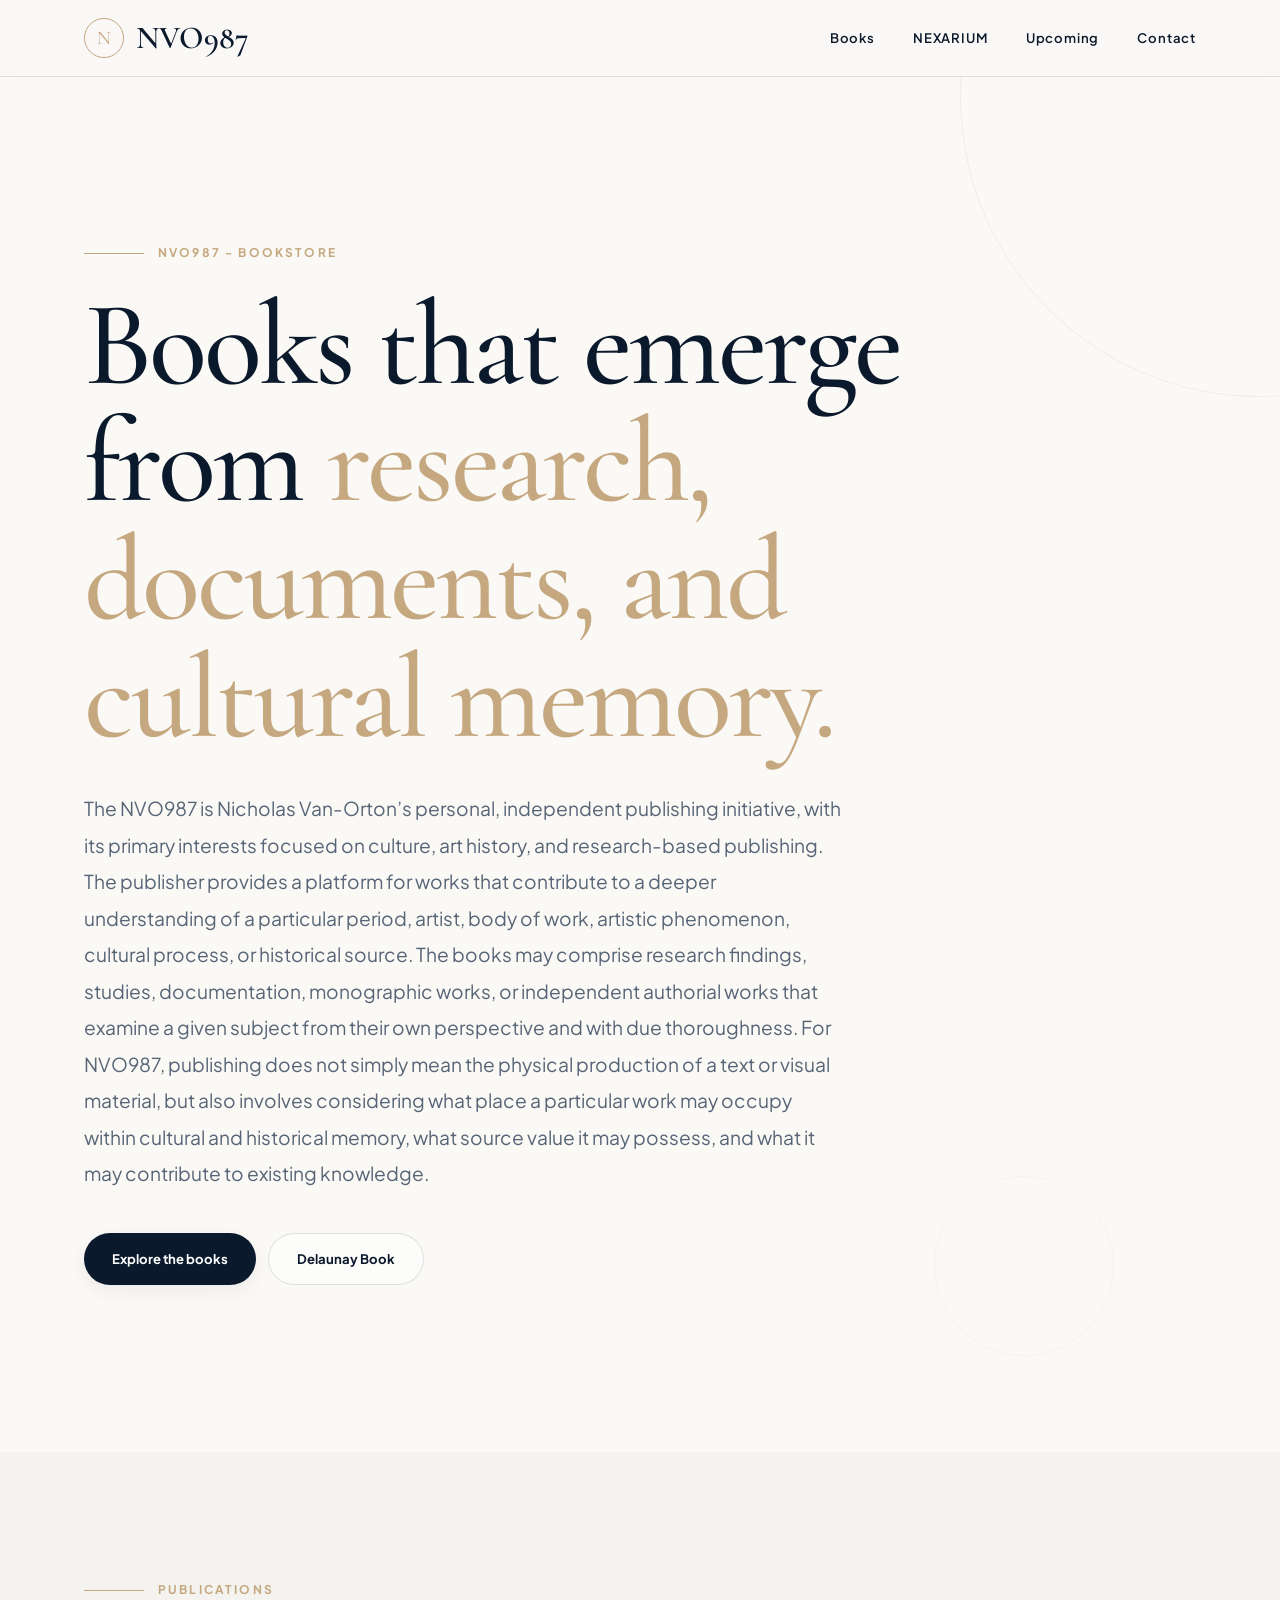
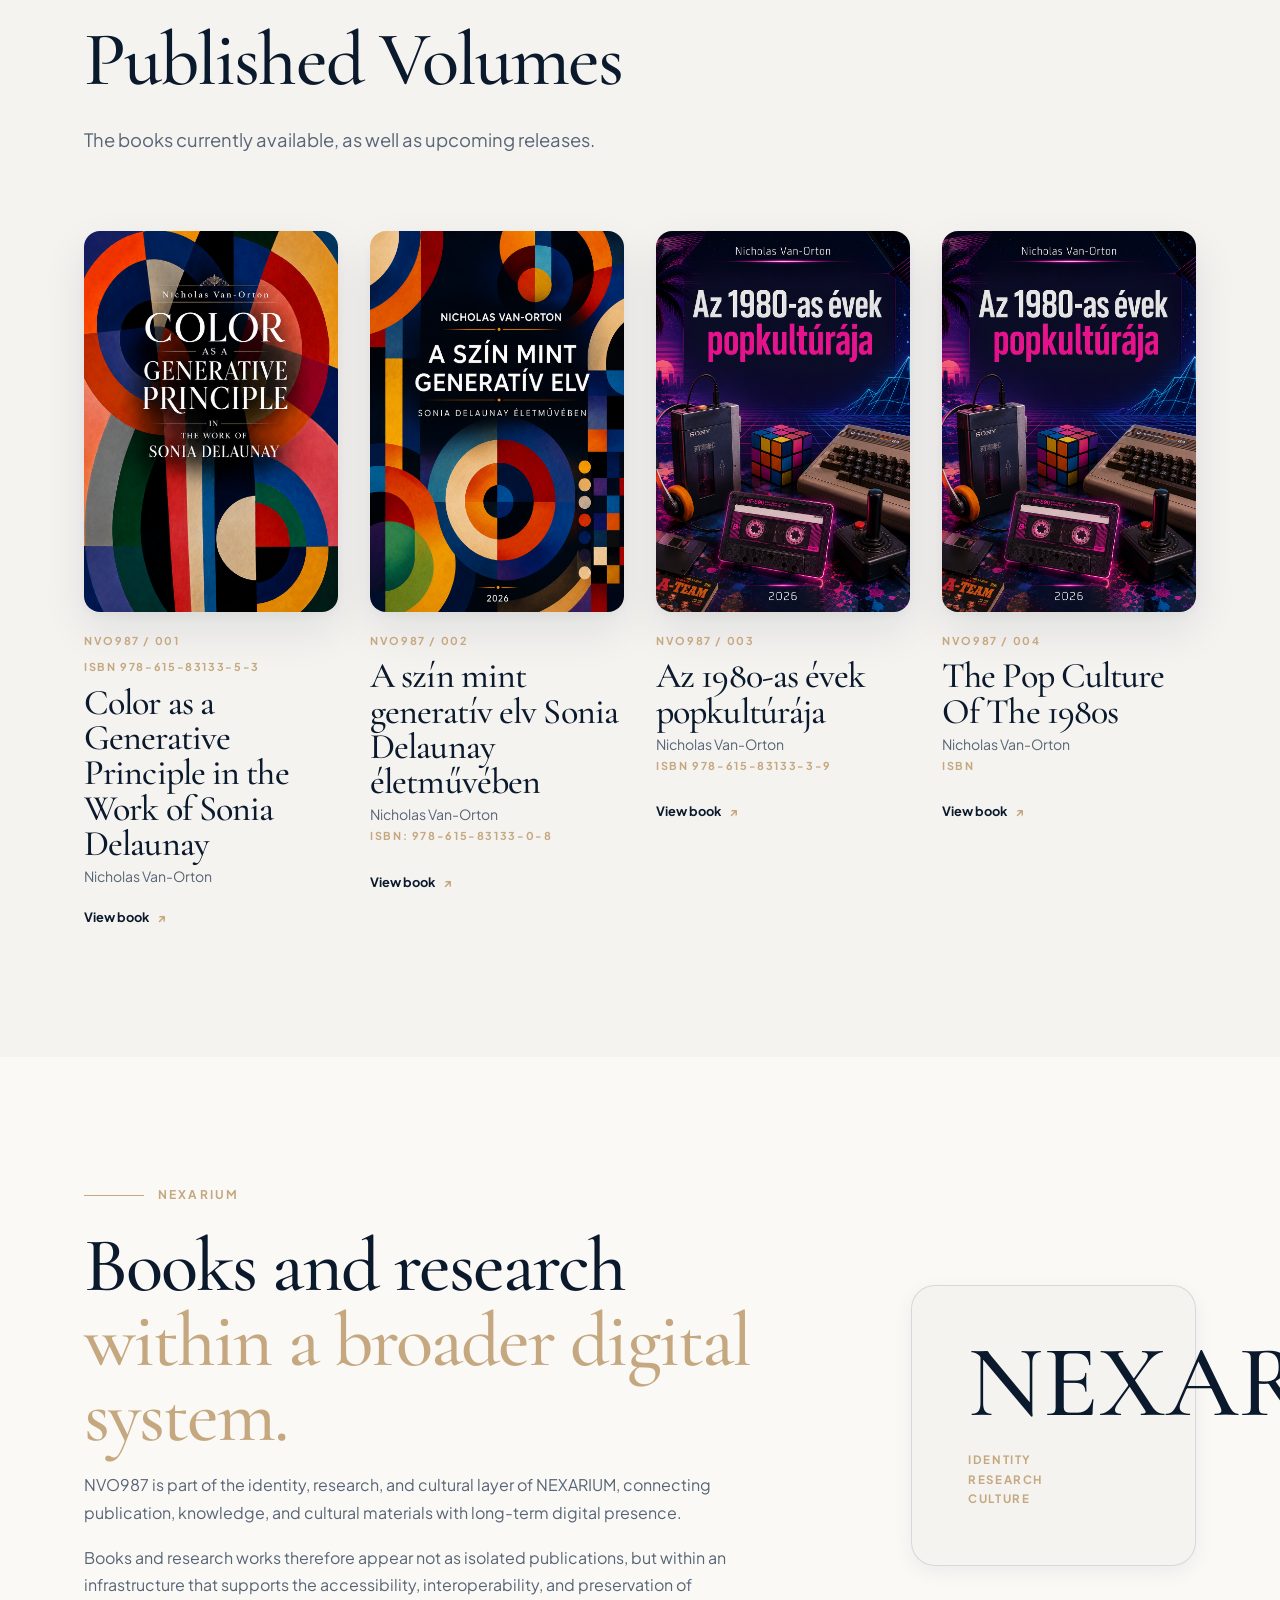
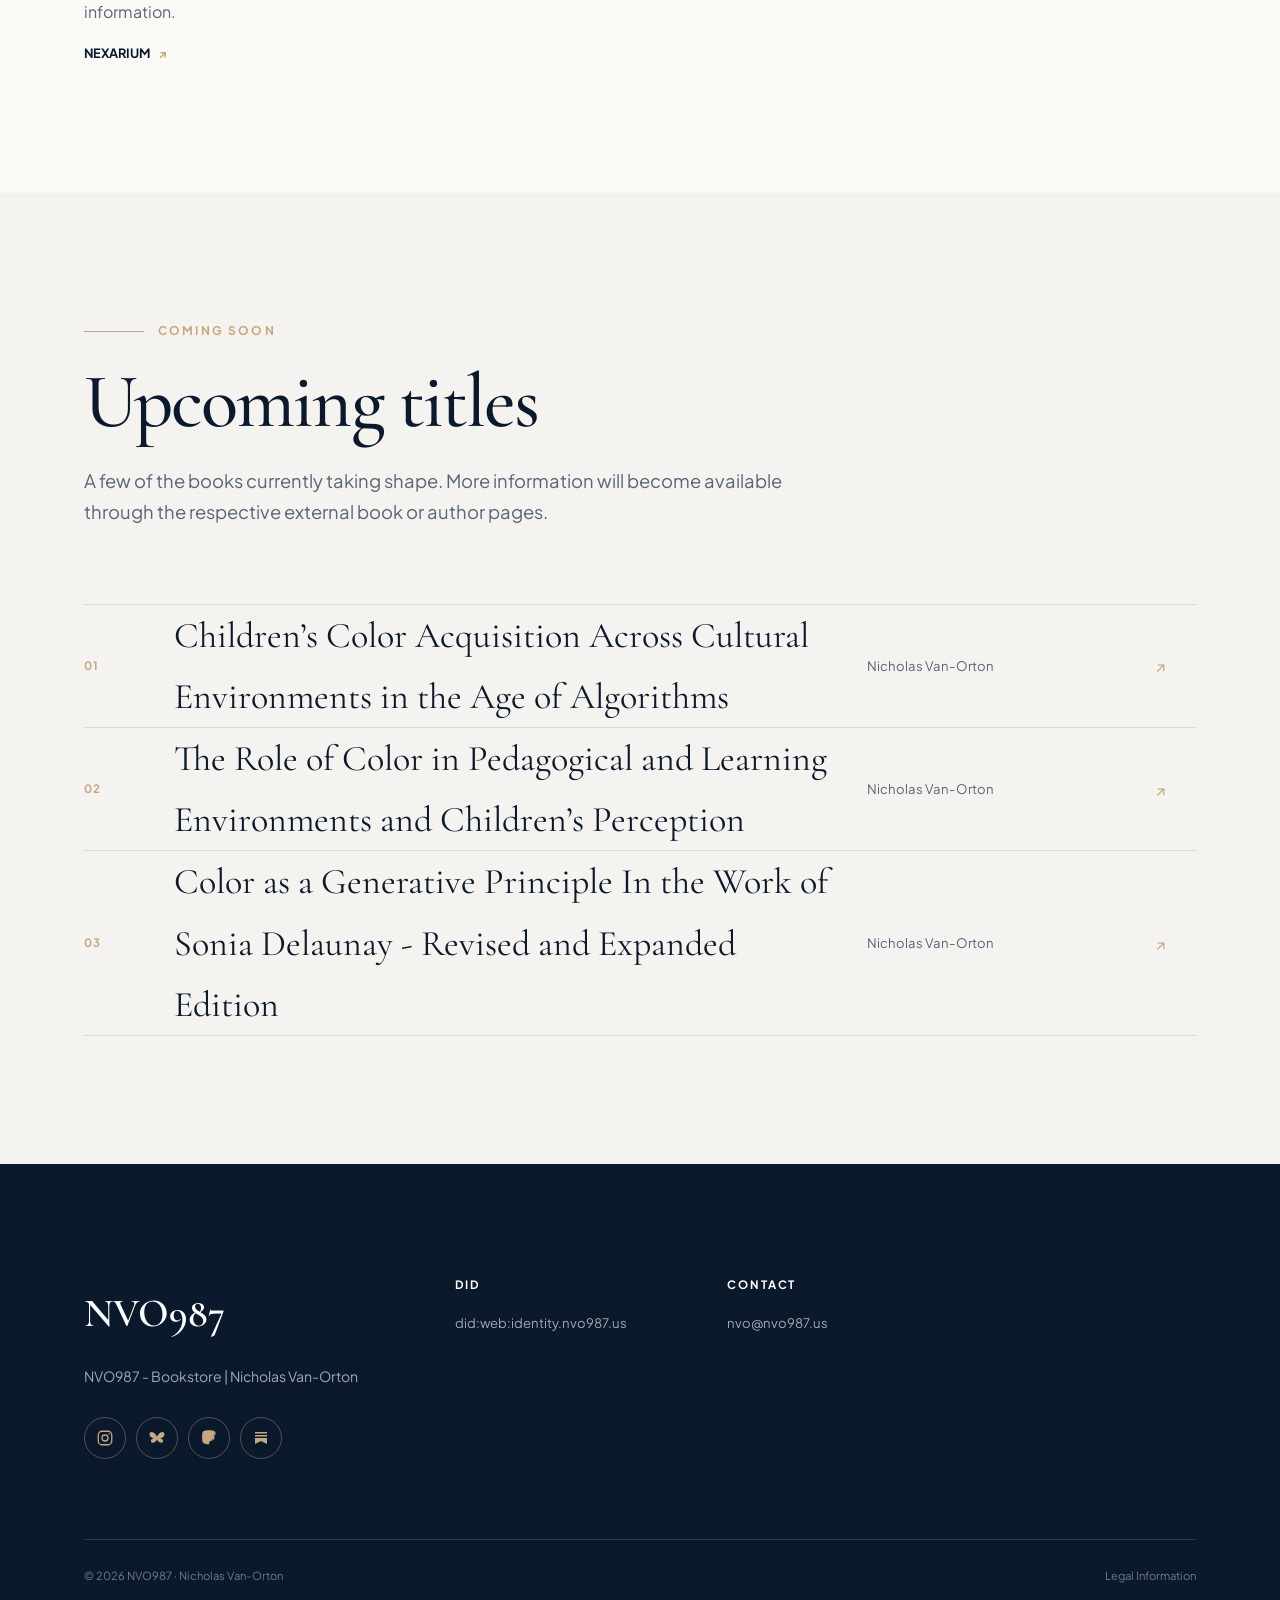
==== commit 16a396e9: "Update upcoming item title and footer links" ====
--- a/index.html
+++ b/index.html
@@ -619,7 +619,7 @@
 
                     <a class="upcoming-item" href="UPCOMING-LINK-01" target="_blank" rel="noopener noreferrer">
                         <span class="upcoming-item__number">01</span>
-                        <span class="upcoming-item__title">Color as a Culturally Emerging Experience</span>
+                        <span class="upcoming-item__title">Children’s Color Acquisition Across Cultural Environments in the Age of Algorithms</span>
                         <span class="upcoming-item__author">Nicholas Van-Orton</span>
                         <span class="upcoming-item__arrow" aria-hidden="true">↗</span>
                     </a>
@@ -744,9 +744,7 @@
                 </span>
 
                 <nav class="footer-bottom__links" aria-label="Legal navigation">
-                    <a href="https://valoriax.nvo987.fr/">Privacy</a>
-                    <a href="https://valoriax.nvo987.fr/">Legal</a>
-                    <a href="https://valoriax.nvo987.fr/">Cookies</a>
+                    <a href="https://nvo98.us/legal-information.html">Legal Information</a>
                 </nav>
 
             </div>
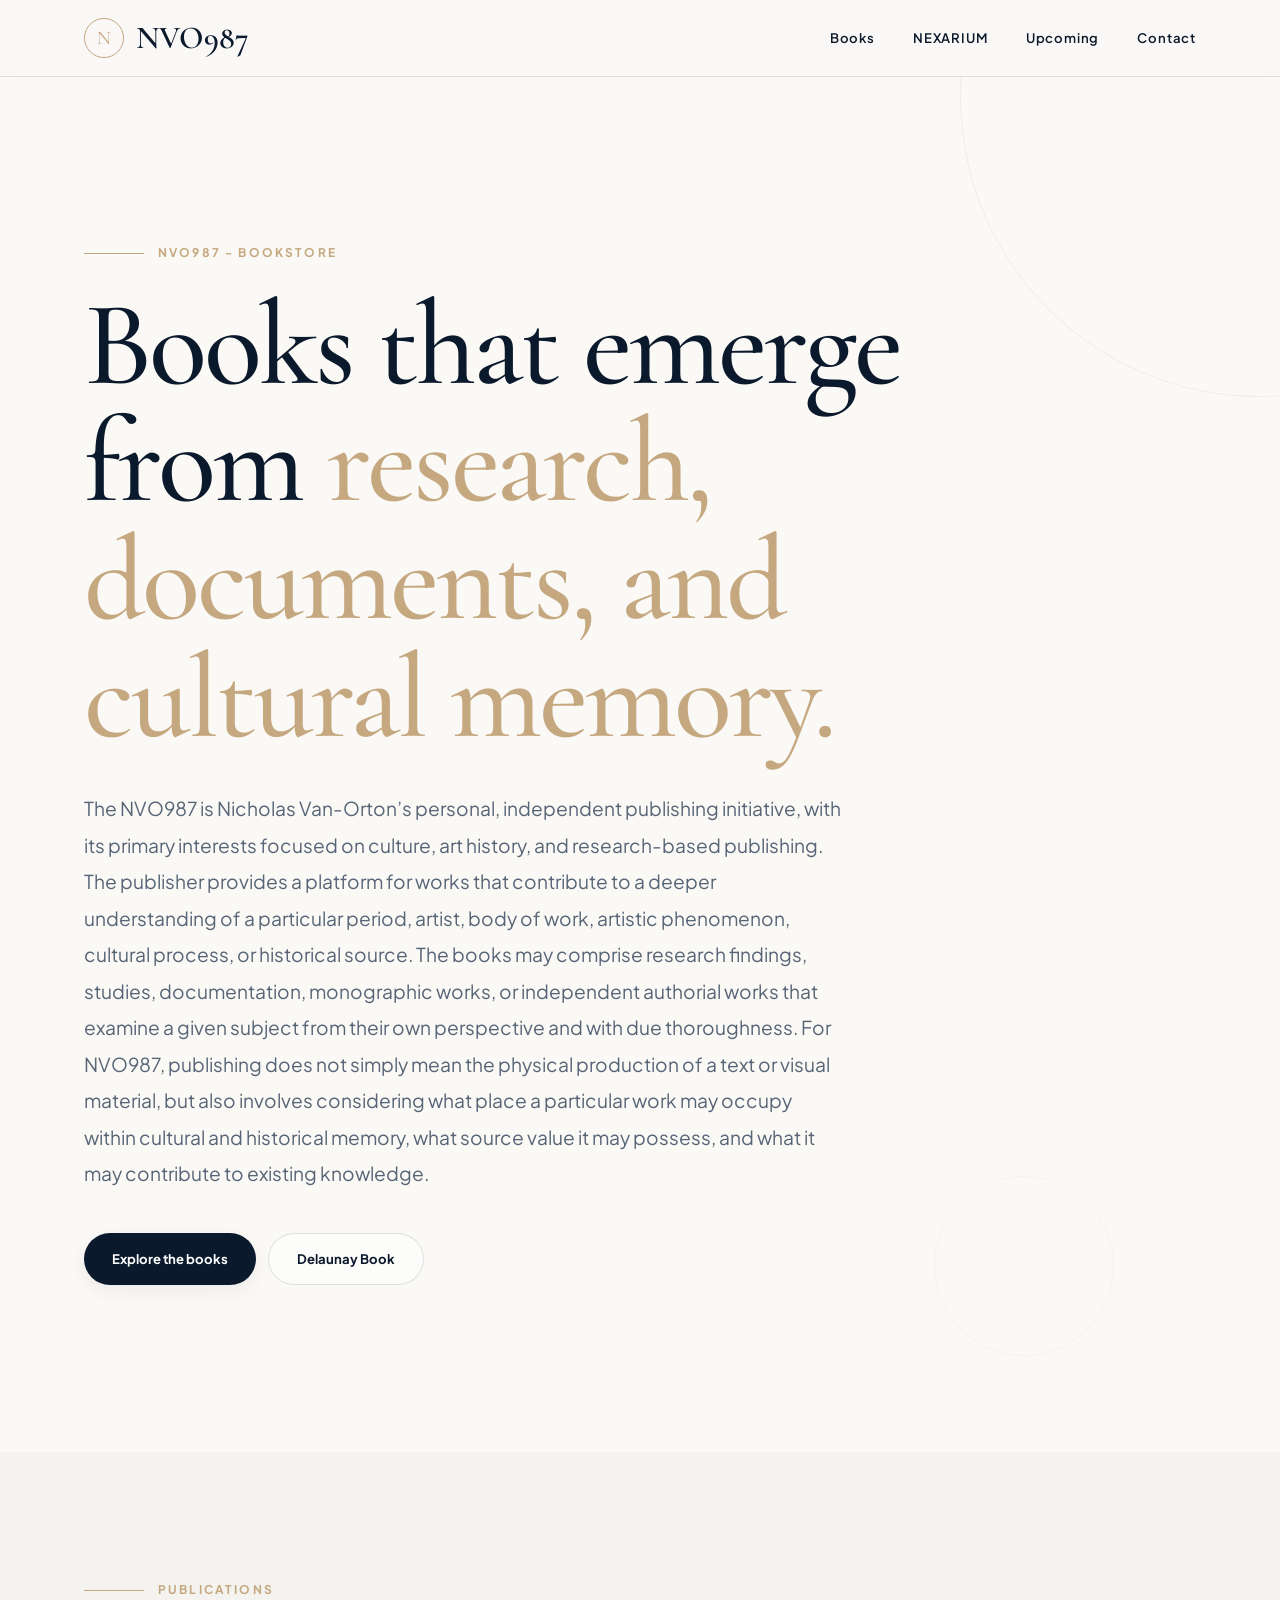
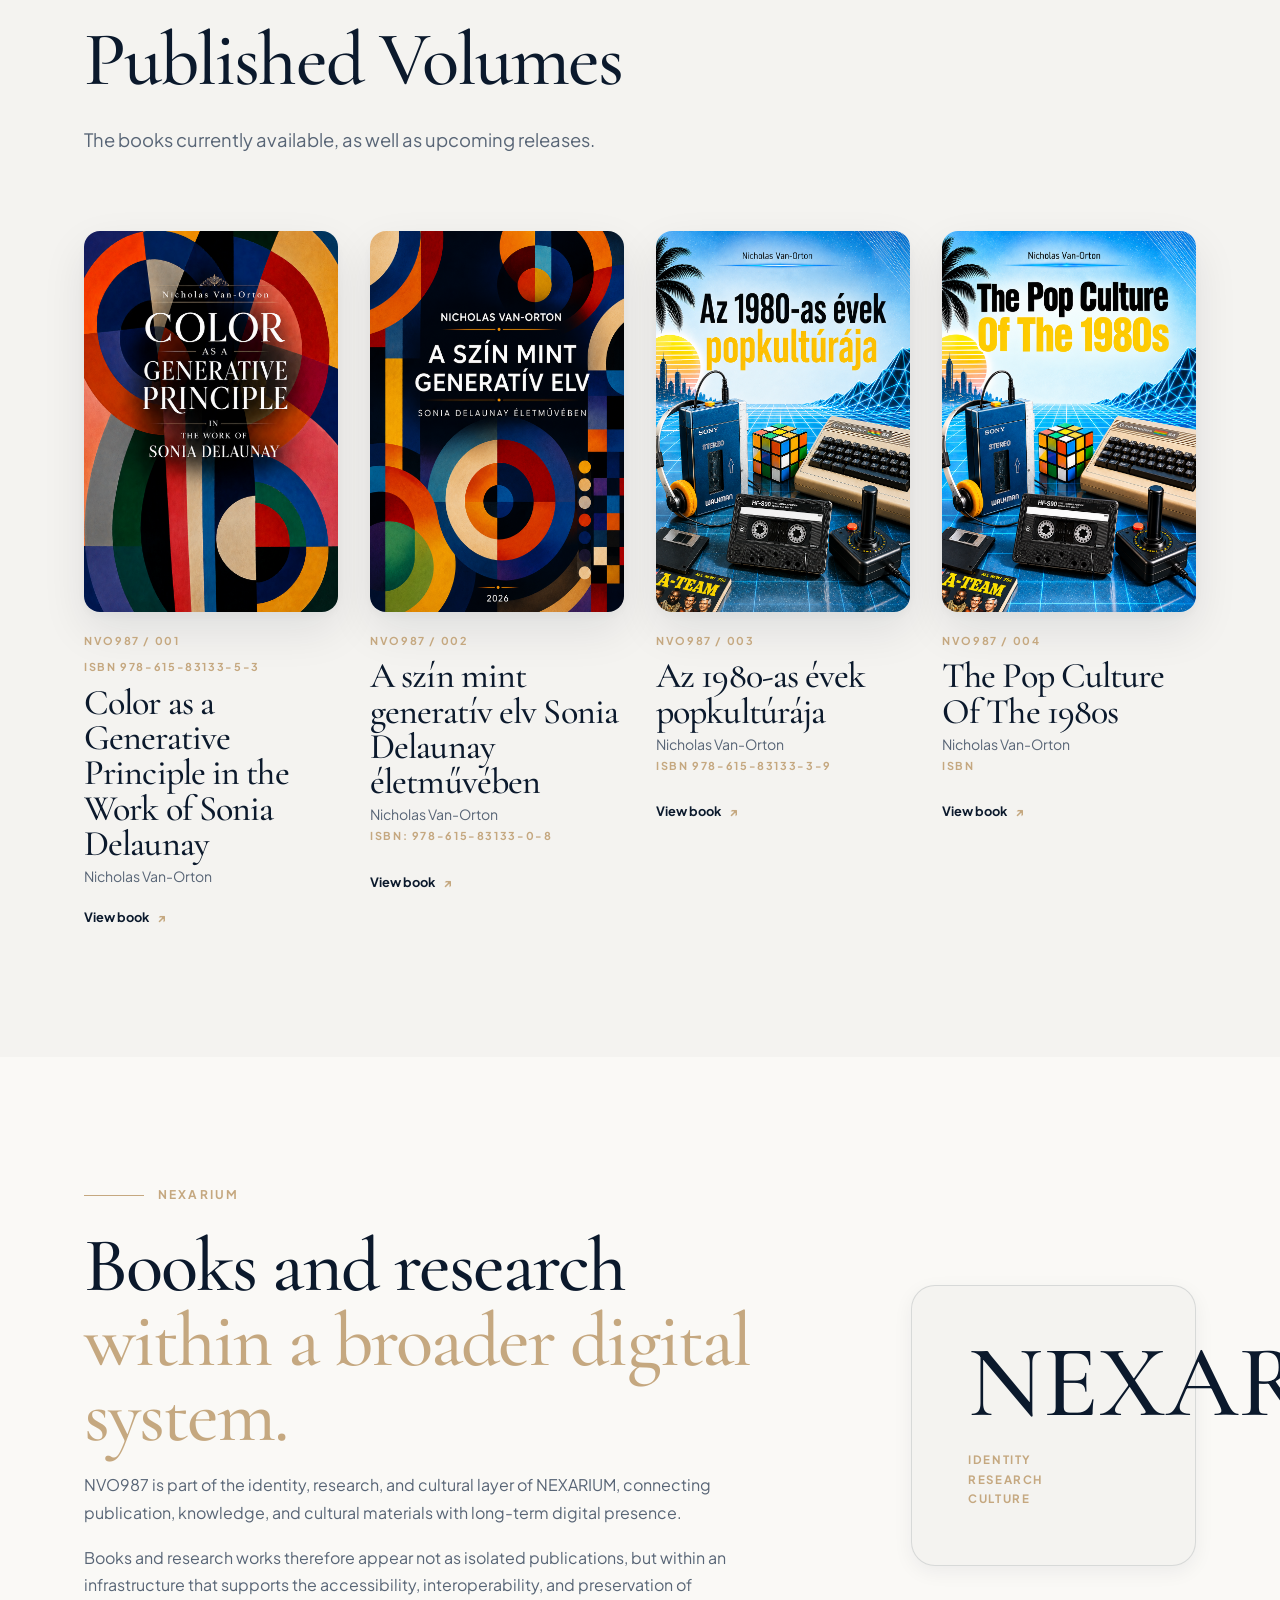
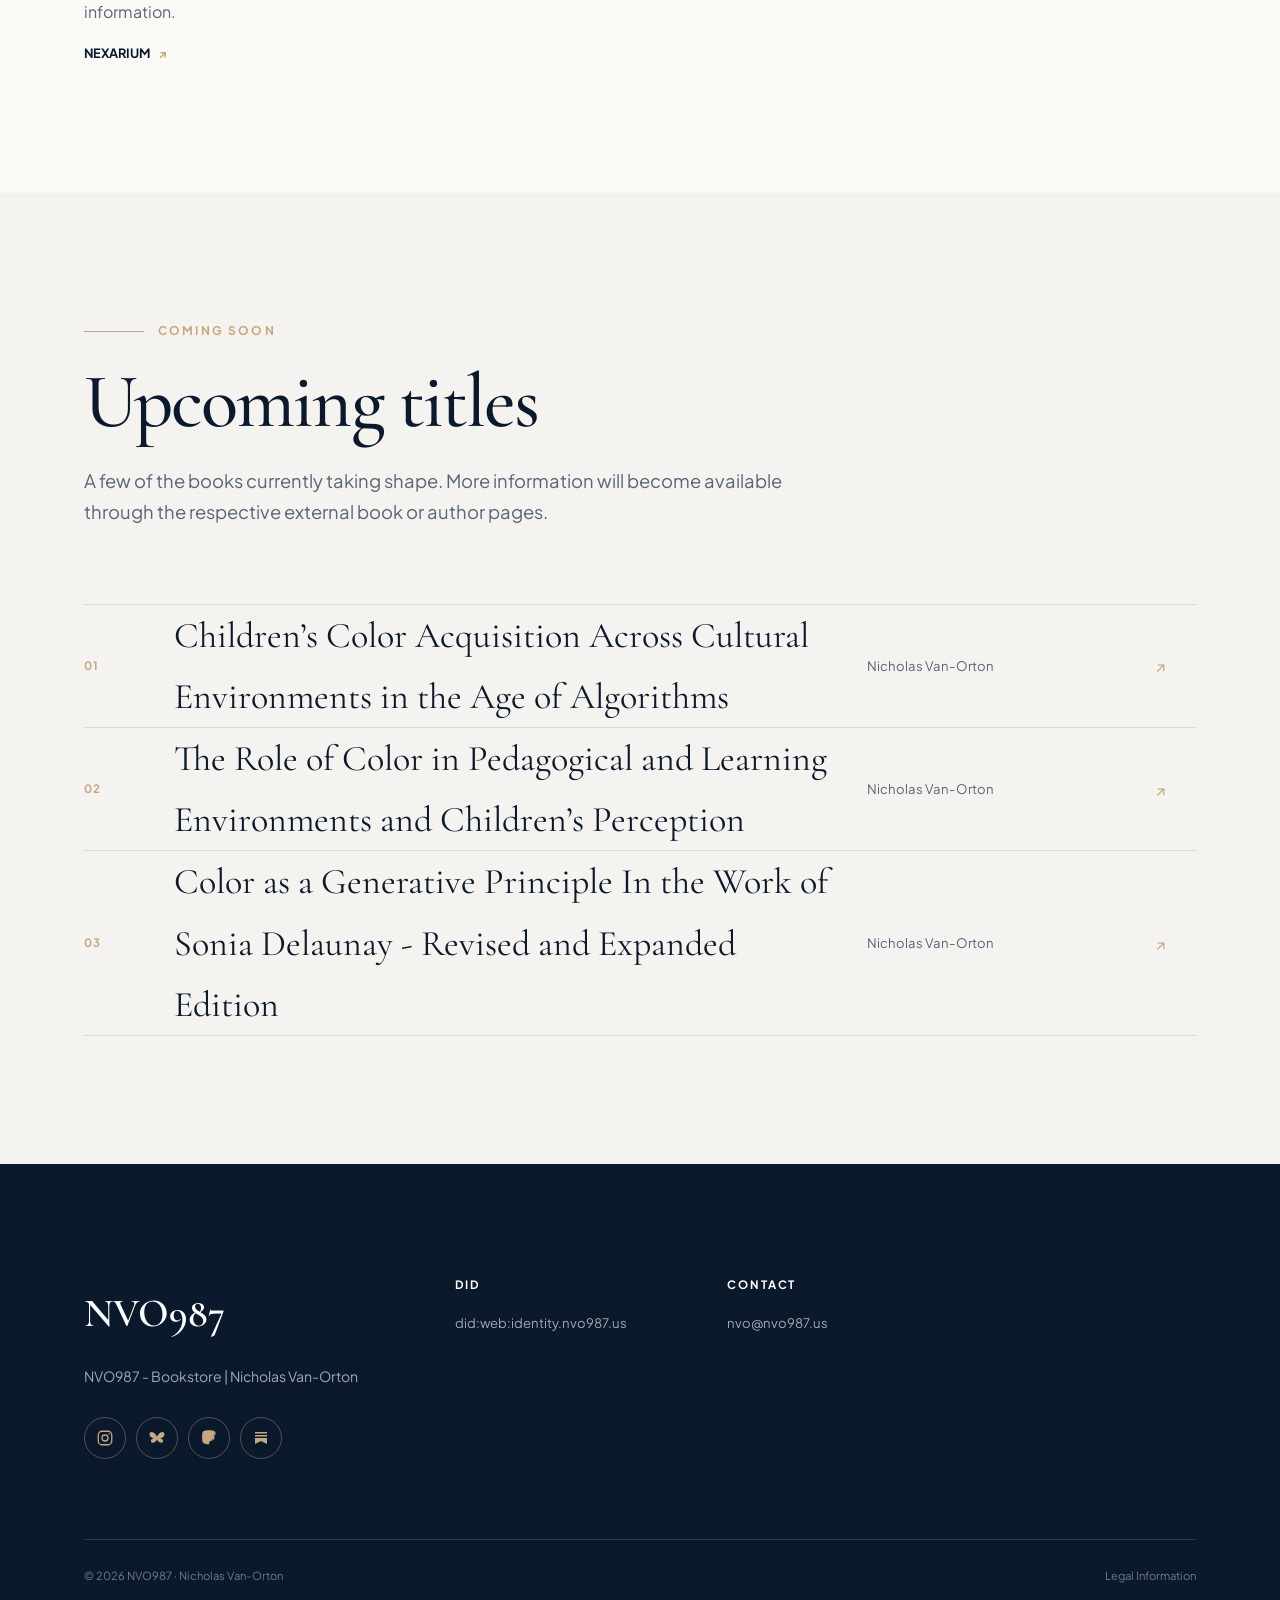
==== commit e4a396e5: "Update book cover image in index.html" ====
--- a/index.html
+++ b/index.html
@@ -3,7 +3,7 @@
 <head>
     <meta charset="UTF-8">
     <meta name="viewport" content="width=device-width, initial-scale=1.0">
-    <title>NVO987 — Bookstore — Nicholas Van-Orton</title>
+    <title>NVO987 | Bookstore | Nicholas Van-Orton | NVO987 </title>
     <meta name="description" content="NVO987 is a multidisciplinary artistic and cultural initiative exploring the intersections of visual culture and art history.NVO987 is the independent publishing imprint of Nicholas Van-Orton, publishing research-based books and publications focused on art, culture, history, documentation, and cultural memory.">
     <meta name="author" content="Nicholas Van-Orton">
     <meta name="publisher" content="NVO987">
@@ -536,7 +536,7 @@
 					
 						<article class="book-card">
                         <a class="book-card__cover" href="BOOK-LINK-04" target="_blank" rel="noopener noreferrer">
-                            <img src="images/book-03.jpg" alt="[Book Title] book cover" loading="lazy">
+                            <img src="images/book-04.jpg" alt="[Book Title] book cover" loading="lazy">
                         </a>
 
                         <p class="book-card__meta">NVO987 / 004</p>
